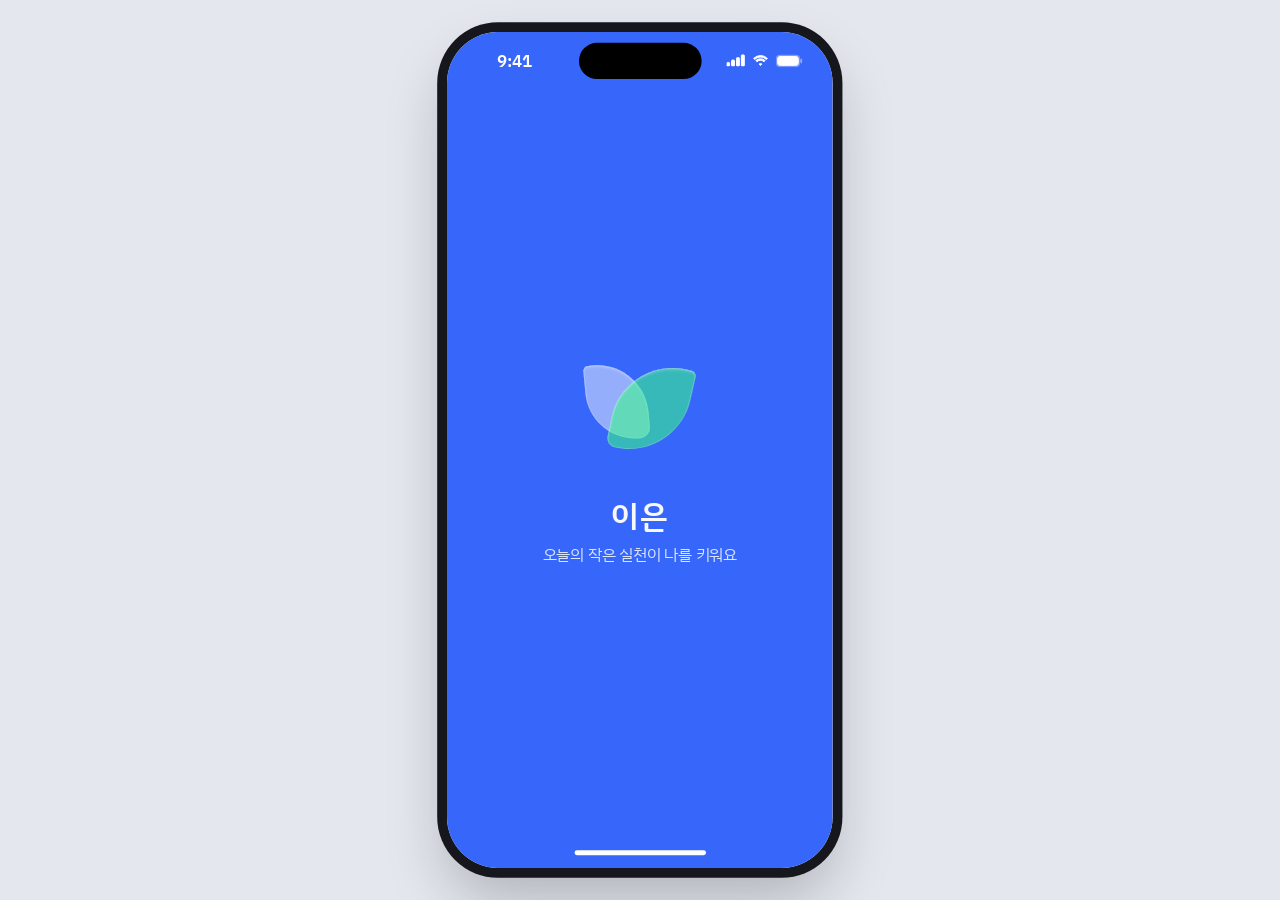
==== index.html @ c556f93c "미션 완료 후 홈 식물을 완료 화면에서 바뀐 수국으로 표시 - 성공 완료 후 홈(B-1-3, B-1-3a): 봉오리가 핀 수국 - 도전 완료 후 홈: 분홍 꽃 수국 (기존과 같음)" ====
<!doctype html>
<html lang="ko">
<head>
<meta charset="utf-8">
<meta name="viewport" content="width=device-width, initial-scale=1, viewport-fit=cover">
<meta name="theme-color" content="#3766FA">
<meta name="apple-mobile-web-app-capable" content="yes">
<meta name="mobile-web-app-capable" content="yes">
<meta name="apple-mobile-web-app-title" content="이은">
<link rel="icon" type="image/png" sizes="32x32" href="icons/favicon-32.png">
<link rel="icon" type="image/svg+xml" href="icons/app-logo.svg">
<link rel="apple-touch-icon" href="icons/apple-touch-icon.png">
<link rel="manifest" href="manifest.webmanifest">
<style>.panel { display: none !important; }</style>
<title>자립 식물 앱 프로토타입</title>
</head>
<body>

<meta name="claude:viewport-fit-sides" content="cover">
<link rel="preconnect" href="https://fonts.googleapis.com">
<link rel="preconnect" href="https://fonts.gstatic.com" crossorigin>
<link rel="stylesheet" href="https://fonts.googleapis.com/css2?family=IBM+Plex+Sans+KR:wght@400;500;600;700&display=swap">
<style>
/* Layout: iPhone 15 Pro(393×852) 앱 화면. 넓은 화면은 폰 프레임 + 오른쪽 화면 목록, 좁은 화면은 앱이 화면을 채움.
   토큰은 Figma '10주_화면 수정' 값 그대로. 앱 디자인이 라이트 전용이라 단일 테마로 고정. */
:root {
  color-scheme: light;
  --app-bg: #FAFAFA; --page: #F7F8FA; --page-tint: #F1F4FD; --surface: #FFFFFF;
  --ink: #111317; --ink-strong: #1C1F24; --ink-2: #464C57; --ink-sub: #5C6370; --ink-muted: #A0A7B4; --ink-faint: #7A8291;
  --line: #C9CED8; --line-soft: #E3E6EC; --track: #EFF1F5; --chip: #ECEEF2;
  --primary: #3766FA; --primary-tint: #EFF4FF; --primary-tint-2: #DCE6FF; --primary-line: #91B6FF; --primary-deep: #1931DC; --primary-ink: #2145EF;
  --navy: #171D5B;
  --ok: #009837; --ok-bg: #E2FBEB; --ok-chip: #C9F7D8; --ok-ink: #06612A; --ok-bright: #39FF81; --ok-line: #00E954;
  --challenge-bg: #DCE6FF;
  --err: #E8483B; --err-bg: #FDE3E0;
  --naver: #00C73C; --kakao: #FDE40B; --google-bg: #F7F8FA;
  --stage: #E4E7EE; --stage-ink: #3B414C;
  --font: "IBM Plex Sans KR", "Apple SD Gothic Neo", "Malgun Gothic", "Noto Sans KR", sans-serif;
}
* { box-sizing: border-box; }
html, body { height: 100%; }
.phone { word-break: keep-all; }
body { margin: 0; background: var(--stage); color: var(--ink); font-family: var(--font); -webkit-font-smoothing: antialiased;
  padding-left: max(16px, env(safe-area-inset-left, 0px)); padding-right: max(16px, env(safe-area-inset-right, 0px)); }
button { font: inherit; color: inherit; border: 0; background: none; cursor: pointer; padding: 0; }
input, textarea { font: inherit; color: inherit; }
button:focus-visible, input:focus-visible, textarea:focus-visible { outline: 2px solid var(--primary); outline-offset: 2px; }
.stage { min-height: 100%; display: flex; gap: 40px; align-items: center; justify-content: center; padding-block: 32px; flex-wrap: wrap; }

.phone-box { width: calc(393px * var(--s, 1)); height: calc(852px * var(--s, 1)); flex: none; position: sticky; top: 32px; align-self: flex-start; }
.phone { width: 393px; height: 852px; transform: scale(var(--s, 1)); transform-origin: top left; background: var(--app-bg); border-radius: 52px;
  position: relative; overflow: hidden; box-shadow: 0 0 0 10px #15171C, 0 30px 60px rgba(17,19,23,.25); isolation: isolate; }
.view { position: absolute; inset: 0; display: flex; flex-direction: column; background: var(--app-bg); }
.view.tint { background: var(--page-tint); }
.view.page { background: var(--page); }
.status { height: 58px; flex: none; display: flex; align-items: center; justify-content: space-between; padding: 0 31px 0 51px; font-size: 17px; font-weight: 600; position: relative; z-index: 3; }
.status .island { position: absolute; left: 50%; top: 11px; transform: translateX(-50%); width: 125px; height: 37px; background: #000; border-radius: 100px; }
.status .lv { display: flex; gap: 7px; align-items: center; }
.status.light { color: #fff; } .status.light svg * { fill: #fff; stroke: #fff; }
.scroll { flex: 1; overflow-y: auto; overflow-x: hidden; scrollbar-width: none; position: relative; }
.scroll::-webkit-scrollbar { display: none; }
.home-ind { height: 32px; flex: none; display: flex; align-items: center; justify-content: center; }
.home-ind i { width: 134px; height: 5px; border-radius: 100px; background: var(--ink); }
.home-ind.light i { background: #fff; }
.bottom { flex: none; padding: 16px 24px 0; }
.fade { animation: fade .26s ease both; }
.phone canvas.confetti { position: absolute; inset: 0; width: 100%; height: 100%; pointer-events: none; z-index: 40; }
.phone.still .fade { animation: none; }
@keyframes fade { from { opacity: .001; transform: translateY(6px); } to { opacity: 1; transform: none; } }
@media (prefers-reduced-motion: reduce) { .fade, .sheet, .scrim { animation: none !important; transition: none !important; } }

/* 헤더 */
.hdr { height: 64px; flex: none; display: grid; grid-template-columns: 64px 1fr 64px; align-items: center; background: var(--page); border-bottom: 1px solid var(--line-soft); position: relative; z-index: 2; }
.hdr h1 { margin: 0; text-align: center; font-size: 20px; line-height: 28px; font-weight: 600; color: var(--ink-strong); }
.hdr .left { justify-self: start; padding-left: 24px; }
.hdr .right { justify-self: end; padding-right: 24px; }
.hdr.title-left { grid-template-columns: 1fr 64px; }
.hdr.title-left h1 { text-align: left; padding-left: 24px; }
.iconbtn { width: 40px; height: 40px; border-radius: 9999px; display: grid; place-items: center; }
.iconbtn img { width: 40px; height: 40px; }
.plus { width: 40px; height: 40px; border-radius: 9999px; background: var(--primary); display: grid; place-items: center; box-shadow: 0 4px 8px rgba(55,102,250,.25); }
.textlink { white-space: nowrap; font-size: 14px; font-weight: 500; color: var(--ink-muted); }

/* 공통 컨트롤 */
.primary { width: 100%; height: 56px; border-radius: 9999px; background: var(--primary); color: #fff; font-size: 16px; font-weight: 600; box-shadow: 0 4px 8px rgba(0,0,0,.12); transition: opacity .15s, transform .1s; }
.primary:active { transform: scale(.985); }
.primary:disabled { opacity: .35; box-shadow: none; cursor: default; }
.secondary { height: 52px; border-radius: 9999px; background: var(--surface); border: 1px solid var(--line); font-size: 16px; font-weight: 600; color: var(--ink-strong); }
.danger { width: 100%; height: 56px; border-radius: 9999px; background: var(--err-bg); border: 1px solid var(--err); color: var(--err); font-size: 16px; font-weight: 600; }
.link-sub { display: block; margin: 16px auto 0; font-size: 16px; font-weight: 600; color: var(--ink-sub); }
.seg { display: flex; gap: 12px; }
.seg button { height: 34px; padding: 0 16px; border-radius: 9999px; font-size: 16px; font-weight: 600; background: var(--chip); color: var(--ink-sub); }
.seg.outline button { background: var(--surface); border: 1px solid var(--line); color: var(--ink-2); }
.seg button[aria-pressed="true"] { background: var(--primary); color: var(--primary-tint); border-color: var(--primary); }
.subseg { display: flex; gap: 12px; margin-top: 16px; }
.subseg button { height: 32px; padding: 0 16px; border-radius: 9999px; font-size: 14px; font-weight: 500; background: var(--surface); border: 1px solid var(--line); color: var(--ink-2); }
.subseg button[aria-pressed="true"] { background: var(--primary-tint); border-color: var(--primary); color: var(--primary-deep); }
.toggle { width: 52px; height: 28px; border-radius: 9999px; background: #D4D8E0; position: relative; flex: none; transition: background .15s; }
.toggle::after { content: ""; position: absolute; top: 3px; left: 3px; width: 22px; height: 22px; border-radius: 50%; background: #fff; transition: transform .15s; box-shadow: 0 1px 2px rgba(0,0,0,.2); }
.toggle[aria-checked="true"] { background: var(--primary); }
.toggle[aria-checked="true"]::after { transform: translateX(24px); }
.chips { display: flex; gap: 12px; flex-wrap: wrap; }
.chip { height: 32px; padding: 0 16px; border-radius: 9999px; border: 1px solid var(--line); background: var(--app-bg); font-size: 14px; font-weight: 500; color: var(--ink-2); }
.chip[aria-pressed="true"] { background: var(--primary-tint); border-color: var(--primary); color: var(--primary-deep); }
.day { width: 40px; height: 40px; border-radius: 50%; border: 1px solid var(--line); background: var(--app-bg); font-size: 14px; font-weight: 500; color: var(--ink-2); }
.day[aria-pressed="true"] { background: var(--primary-tint); border-color: var(--primary); color: var(--primary); }
.field-label { font-size: 14px; line-height: 22px; font-weight: 500; color: var(--ink); margin: 0 0 8px; display: block; }
.input { width: 100%; height: 50px; border-radius: 12px; border: 1px solid var(--line); background: var(--app-bg); padding: 0 20px; font-size: 16px; display: flex; align-items: center; gap: 12px; }
.input input { border: 0; background: none; width: 100%; height: 100%; outline: none; font-size: 16px; }
.input input::placeholder, textarea::placeholder { color: var(--ink-muted); }
.input.center input { text-align: center; }
.input svg { flex: none; }
.form { padding: 40px 24px 24px; display: grid; gap: 20px; }
.toast { position: absolute; left: 24px; right: 24px; bottom: 120px; z-index: 50; background: rgba(17,19,23,.92); color: #fff; border-radius: 12px; padding: 14px 16px; font-size: 14px; line-height: 22px; text-align: center; animation: fade .2s ease both; }

/* 시트 · 모달 · 메뉴 */
.scrim { position: absolute; inset: 0; z-index: 20; background: rgba(36,45,77,.35); animation: fade .2s ease both; }
.sheet { position: absolute; left: 0; right: 0; bottom: 0; z-index: 21; background: rgba(242,244,248,.72); backdrop-filter: blur(24px) saturate(1.6); -webkit-backdrop-filter: blur(24px) saturate(1.6); border-top: 1px solid rgba(255,255,255,.7);
  border-radius: 24px 24px 0 0; padding: 20px 24px 0; box-shadow: 0 -8px 24px rgba(17,19,23,.08); animation: up .25s ease both; max-height: 88%; display: flex; flex-direction: column; }
@keyframes modal-in { from { opacity: .001; transform: translateY(calc(-50% + 6px)); } to { opacity: 1; transform: translateY(-50%); } }
@keyframes up { from { transform: translateY(40px); opacity: .001; } to { transform: none; opacity: 1; } }
.grab { width: 48px; height: 4px; border-radius: 4px; background: #8E95A3; margin: 0 auto 24px; flex: none; position: relative; }
.grab::before { content: ''; position: absolute; left: -150px; right: -150px; top: -20px; bottom: -16px; }
.sheet, .csheet { -webkit-user-select: none; user-select: none; } .sheet input, .sheet textarea { -webkit-user-select: text; user-select: text; }
.sheet { touch-action: pan-x; } .sheet .body { touch-action: pan-y; } .sheet .grab, .sheet > h2 { cursor: grab; }
.sheet.dragging { transition: none !important; }
.sheet h2 { margin: 0 0 20px; font-size: 20px; line-height: 28px; font-weight: 600; }
.sheet .body { overflow-y: auto; scrollbar-width: none; }
.modal { position: absolute; left: 28px; right: 28px; top: 50%; transform: translateY(-50%); z-index: 21; background: rgba(240,242,246,.98); border-radius: 20px; padding: 20px; animation: modal-in .2s ease both; text-align: center; box-shadow: 0 12px 30px rgba(17,19,23,.18); }
.modal h2 { margin: 0; font-size: 20px; line-height: 28px; font-weight: 600; }
.modal p { margin: 4px 0 20px; font-size: 16px; color: var(--ink-sub); }
.menu { position: absolute; z-index: 22; min-width: 160px; background: rgba(214,226,255,.38); backdrop-filter: blur(10px) saturate(1.6); -webkit-backdrop-filter: blur(10px) saturate(1.6); border: 1px solid rgba(58,124,255,.16); border-radius: 20px; padding: 12px 20px; box-shadow: inset 0 4px 4px rgba(152,177,255,.16), 0 1px 5px rgba(55,102,250,.16); color: var(--ink); display: grid; gap: 4px; animation: fade .15s ease both; }
.menu button { display: flex; gap: 8px; align-items: center; height: 30px; font-size: 14px; text-align: left; }
.menu button .mi { width: 16px; height: 16px; display: grid; place-items: center; flex: none; } .menu button .mi img { max-width: 16px; max-height: 16px; }
.menu button.del { color: var(--err); }
.menu-catcher { position: absolute; inset: 0; z-index: 21; }
.ov-shown .sheet, .ov-shown .scrim, .ov-shown .modal, .ov-shown .menu { animation: none; }

/* 하단 탭 */
.tabbar { flex: none; padding: 16px 24px 0; }
.view > .tabbar { position: absolute; left: 0; right: 0; bottom: 32px; z-index: 6; pointer-events: none; padding-top: 0; }
.view > .tabbar nav { pointer-events: auto; }
.view > .tabbar + .home-ind { position: absolute; left: 0; right: 0; bottom: 0; z-index: 6; pointer-events: none; }
.view:has(> .tabbar) .scroll, .csheet .inner { padding-bottom: 116px; }
.tabbar nav { height: 64px; border-radius: 9999px; display: grid; grid-template-columns: repeat(4, 1fr); align-items: center; background: rgba(232,238,253,.62); border: 1px solid rgba(255,255,255,.8); backdrop-filter: blur(14px) saturate(1.8); -webkit-backdrop-filter: blur(14px) saturate(1.8); box-shadow: inset 0 1px 0 rgba(255,255,255,.9); }
.tabbar.glass nav { background: rgba(255,255,255,.4); border-color: rgba(255,255,255,.5); backdrop-filter: blur(20px) saturate(1.6); -webkit-backdrop-filter: blur(20px) saturate(1.6); }
.tabbar button { display: grid; place-items: center; height: 100%; }
.tabbar img { width: 28px; height: 28px; }

/* ===== A ===== */
.h1 { font-size: 28px; line-height: 40px; font-weight: 600; color: var(--ink); margin: 0; text-wrap: balance; }
.sub { font-size: 16px; line-height: 24px; color: var(--ink-sub); margin: 0; }
.view.splash-v { background: var(--primary); }
.splash-art { position: absolute; left: calc(50% - 116px); top: calc(51.64% - 111px); width: 232px; height: 222px; animation: sp-shrink .7s cubic-bezier(.3,.7,.2,1) 1.6s both; }
.splash-art img { position: absolute; inset: 0; width: 100%; height: 100%; }
.splash-art .lg { animation: sp-rise .7s cubic-bezier(.22,.8,.3,1) .15s both; }
.splash-art .lw { animation: sp-rise .7s cubic-bezier(.22,.8,.3,1) .7s both; }
.splash-copy { position: absolute; left: 0; right: 0; top: calc(51.64% + 32px); text-align: center; color: #F7F8FA; animation: sp-rise .6s cubic-bezier(.22,.8,.3,1) 1.95s both; }
.splash-copy b { display: block; font-size: 32px; line-height: 40px; font-weight: 600; }
.splash-copy span { display: block; margin-top: 8px; font-size: 16px; line-height: 24px; color: #DAE5FF; }
@keyframes sp-rise { from { opacity: 0; transform: translateY(28px); } 60% { opacity: 1; } to { opacity: 1; transform: none; } }
@keyframes sp-fade { from { opacity: 0; } to { opacity: 1; } }
@keyframes sp-shrink { to { transform: translateY(-59px) scale(.517); } }
@media (prefers-reduced-motion: reduce) { .splash-art, .splash-art img, .splash-copy { animation-duration: .01s !important; animation-delay: 0s !important; } }
.login-top { display: flex; flex-direction: column; align-items: center; text-align: center; flex: none; }
/* 높이가 852보다 작은 휴대폰에서도 스크롤 없이: 디자인 여백(91·90)을 같은 비율로 줄여요 */
.fit-col { display: flex; flex-direction: column; } .fit-col > * { flex-shrink: 0; }
.fit-sp { flex: 0 1 0; min-height: 12px; }
.fit-col > .fit-sp { flex-shrink: 1; flex-basis: 0; }
.login-top img { width: 159px; height: 142px; }
.sprout-pop { transform-origin: 50% 98%; animation: sprout-pop 1s cubic-bezier(.3,.9,.35,1) .2s both; }
.phone.still .sprout-pop { animation: none; }
@keyframes sprout-pop { 0% { opacity: 0; transform: translateY(14px) scale(.35, .2); } 35% { opacity: 1; } 55% { transform: translateY(-4px) scale(.96, 1.1); } 75% { transform: translateY(0) scale(1.04, .97); } 100% { opacity: 1; transform: none; } }
@media (prefers-reduced-motion: reduce) { .sprout-pop { animation: none; } }
.err { margin: 0 24px; height: 52px; border-radius: 12px; background: var(--err-bg); color: var(--err); display: flex; align-items: center; gap: 8px; padding: 0 16px; font-size: 14px; font-weight: 500; }
.err img { width: 20px; height: 20px; } .err span { flex: 1; } .err button { color: var(--err); font-weight: 500; }
.socials { display: grid; gap: 12px; padding: 34px 24px 0; }
.social { height: 52px; border-radius: 12px; display: flex; align-items: center; justify-content: center; gap: 12px; font-size: 16px; font-weight: 600; }
.social.naver { background: var(--naver); color: #F7F8FA; } .social.kakao { background: var(--kakao); color: var(--ink); }
.social.google { background: var(--google-bg); color: var(--ink); border: 1px solid var(--line); } .social.google img { width: 24px; height: 24px; }
.social[aria-busy="true"] { opacity: .6; pointer-events: none; }
.consent { display: flex; align-items: center; justify-content: center; gap: 12px; margin-top: 20px; font-size: 14px; color: var(--ink-muted); }
.check { width: 24px; height: 24px; border-radius: 6px; border: 1.2px solid var(--line); display: grid; place-items: center; background: var(--surface); }
.check[aria-checked="true"] { background: var(--primary); border-color: var(--primary); }
.check svg { opacity: 0; } .check[aria-checked="true"] svg { opacity: 1; }
.guide { margin-top: 40px; border-radius: 12px; background: var(--primary-tint); border: 1px solid var(--primary-line); padding: 21px; display: grid; gap: 12px; }
.guide div { display: flex; align-items: center; gap: 12px; font-size: 14px; line-height: 22px; } .guide img { width: 20px; height: 20px; object-fit: contain; } .guide b { font-weight: 600; color: var(--primary); }
.qtop { flex: none; padding: 0 24px; }
.qtop .row { height: 24px; display: grid; grid-template-columns: 24px 1fr 24px; align-items: center; }
.qtop .count { text-align: center; font-size: 16px; font-weight: 600; color: var(--ink-sub); font-variant-numeric: tabular-nums; } .qtop .count em { font-style: normal; color: var(--primary); }
.track { margin-top: 16px; height: 8px; border-radius: 999px; background: var(--track); overflow: hidden; }
.track i { display: block; height: 100%; border-radius: 999px; background: var(--primary); transition: width .3s ease; }
.opt { display: flex; gap: 12px; align-items: center; text-align: left; width: 100%; min-height: 56px; padding: 16px; border-radius: 12px; border: 1px solid var(--line); background: var(--app-bg); font-size: 16px; line-height: 24px; }
.opt .radio { flex: none; width: 20px; height: 20px; border-radius: 9999px; border: 1.6px solid var(--line); display: grid; place-items: center; }
.opt .radio i { width: 10px; height: 10px; border-radius: 9999px; background: var(--primary); transform: scale(0); transition: transform .15s; }
.opt[aria-checked="true"] { background: var(--primary-tint); border-color: var(--primary); font-weight: 600; }
.opt[aria-checked="true"] .radio { border-color: var(--primary); } .opt[aria-checked="true"] .radio i { transform: scale(1); }
.result { padding: 40px 24px 32px; text-align: center; }
.traits { margin-top: 40px; text-align: left; border-radius: 20px; background: var(--primary-tint); border: 1px solid var(--primary); padding: 25px; }
.traits h3 { margin: 0; font-size: 20px; line-height: 28px; font-weight: 600; color: #1B29B2; }
.traits ul { list-style: none; margin: 16px 0 0; padding: 0; display: grid; gap: 12px; }
.traits li { display: flex; gap: 12px; align-items: center; font-size: 16px; line-height: 24px; color: #1B29B2; } .traits li img { width: 24px; height: 22px; }
.block { padding: 5px 20px; text-align: left; } .block h4 { margin: 0; font-size: 16px; font-weight: 600; } .block p { margin: 12px 0 0; font-size: 16px; line-height: 24px; }
.divider { height: 1px; background: var(--line); margin: 16px 0; }
.basis { margin-top: 36px; text-align: left; border-radius: 12px; background: #D5FFE5; border: 1px solid var(--ok-line); padding: 17px 25px; color: #003714; }
.basis h4 { margin: 0; font-size: 16px; font-weight: 600; } .basis p { margin: 4px 0 0; font-size: 16px; line-height: 24px; }
.basis ul { margin: 8px 0 0; padding: 0; list-style: none; display: grid; gap: 6px; font-size: 14px; line-height: 22px; } .basis li b { margin-right: 6px; }

.grow { position: relative; display: block; width: 240px; height: 200px; margin: 16px auto 0; }
.grow img { position: absolute; left: 50%; bottom: 0; max-width: none; opacity: 0; transform: scale(.88) translateY(10px); transform-origin: 50% 100%; transition: opacity .6s ease, transform .75s cubic-bezier(.22,.8,.3,1); }
.grow img.on { opacity: 1; transform: none; }
@media (prefers-reduced-motion: reduce) { .grow img { transition: none; } }
.petals { position: absolute; top: 0; left: 0; width: 393px; height: 852px; transform: scale(var(--s, 1)); transform-origin: top left; border-radius: 52px; overflow: hidden; pointer-events: none; z-index: 5; }
.petals[hidden] { display: none; }
.petals .pf { position: absolute; top: 0; animation: pf-fall linear infinite; will-change: transform; }
.petals .pf i { display: block; animation: pf-sway ease-in-out infinite alternate; }
.petals .pf svg { display: block; animation: pf-flip linear infinite; }
@keyframes pf-fall { from { transform: translate3d(0, -40px, 0); } to { transform: translate3d(var(--dx), 900px, 0); } }
@keyframes pf-sway { from { transform: translateX(calc(var(--sw) * -1)) rotate(-25deg); } to { transform: translateX(var(--sw)) rotate(35deg); } }
@keyframes pf-flip { from { transform: rotate3d(1, .4, 0, 0deg); } to { transform: rotate3d(1, .4, 0, 360deg); } }
@media (prefers-reduced-motion: reduce) { .petals { display: none; } }
/* ===== B 홈 (11주) ===== */
.home2 { background: var(--page); }
.home2 .status { background: var(--navy); color: #fff; }
.status:has(+ .hdr), .status:has(+ div > .hdr:first-child) { background: var(--page); }
.hero { background: var(--navy); border-radius: 0 0 20px 20px; padding: 58px 0 32px; color: #fff; }
.hero .hhdr { height: 64px; display: flex; align-items: center; justify-content: space-between; padding: 0 24px; margin-top: 4px; }
.hero .name { display: flex; gap: 16px; align-items: center; font-size: 24px; font-weight: 600; }
.hero .badge { height: 32px; padding: 0 14px; border-radius: 9999px; background: rgba(255,255,255,.3); border: 1px solid rgba(255,255,255,.35); font-size: 14px; font-weight: 500; color: var(--primary-tint); display: inline-flex; align-items: center; }
.hero .plant { display: block; width: 224px; height: 249px; margin: 4px auto 0; object-fit: contain; transform-origin: 50% 96%; animation: sway 4.2s ease-in-out infinite; }
@keyframes sway { 0%, 100% { transform: rotate(-1.6deg); } 25% { transform: rotate(.4deg) skewX(.6deg); } 50% { transform: rotate(1.8deg); } 75% { transform: rotate(-.2deg) skewX(-.6deg); } }
@media (prefers-reduced-motion: reduce) { .hero .plant { animation: none; } }
.hero .prog { padding: 4px 24px 0; }
.hero .prog .top { display: flex; justify-content: space-between; align-items: center; font-size: 20px; font-weight: 600; color: var(--primary-tint); }
.hero .prog .top span { font-size: 14px; font-weight: 500; color: var(--primary-line); }
.hero .prog .bar { margin-top: 16px; height: 8px; border-radius: 999px; background: rgba(200,206,230,.45); overflow: hidden; }
.hero .prog .bar i { display: block; height: 100%; background: linear-gradient(90deg, #91B6FF, var(--primary)); border-radius: 999px; transition: width .3s; }
.home2 .sec-hd { display: flex; justify-content: space-between; align-items: center; padding: 0 24px; min-height: 40px; }
.home2 .sec-hd h2 { margin: 0; font-size: 20px; font-weight: 600; color: #000; }
.pill-b { height: 40px; padding: 0 12px 0 17px; border-radius: 9999px; background: var(--primary); font-size: 14px; font-weight: 500; color: var(--primary-tint); display: inline-flex; align-items: center; gap: 8px; box-shadow: 0 4px 8px rgba(55,102,250,.2); }
.home2 .carousel { display: flex; gap: 20px; overflow-x: auto; scroll-snap-type: x mandatory; padding: 20px 24px 8px; scroll-padding: 0 24px; scrollbar-width: none; }
.home2 .carousel::-webkit-scrollbar { display: none; }
.mc { flex: none; width: 288px; scroll-snap-align: start; border-radius: 20px; background: var(--primary-tint); box-shadow: 0 4px 10px rgba(23,29,91,.08); padding: 16px 24px 16px; }
.mc .tag { display: inline-flex; height: 28px; padding: 0 16px; border-radius: 9999px; background: var(--primary-line); color: #F7F8FA; font-size: 12px; font-weight: 700; align-items: center; }
.mc h3 { margin: 16px 0 0; font-size: 20px; line-height: 28px; font-weight: 600; color: #000; }
.mc p { margin: 4px 0 0; font-size: 14px; color: var(--ink-sub); }
.mc .go { margin-top: 16px; width: 100%; height: 44px; border-radius: 9999px; background: var(--primary); color: var(--primary-tint); font-size: 16px; font-weight: 600; }
.mc.sel { width: auto; margin: 20px 24px 0; background: var(--primary); box-shadow: 0 6px 14px rgba(55,102,250,.25); padding: 20px 24px; }
.mc.sel .tag { background: #E3E8F2; color: var(--ink-2); }
.mc.sel h3 { color: var(--primary-tint); } .mc.sel p { color: #BED2FF; }
.mc.sel .go { margin-top: 20px; background: #fff; color: var(--primary); }
.mc.sel .go:disabled { opacity: 1; cursor: default; }
.home2 .dots { display: flex; justify-content: center; gap: 8px; margin-top: 12px; }
.home2 .dots i { width: 8px; height: 8px; border-radius: 8px; background: #D9DDE5; transition: width .2s; } .home2 .dots i.on { width: 24px; background: var(--primary); }
.slist { display: grid; gap: 16px; padding: 20px 24px 0; }
.sitem { height: 72px; border-radius: 12px; background: #F7F8FA; border: 1px solid #E3E6EC; box-shadow: 0 2px 6px rgba(17,19,23,.06); display: flex; align-items: center; gap: 20px; padding: 0 20px; }
.sitem.done { background: var(--primary-tint); border-color: #BED2FF; }
.sitem .circ { width: 32px; height: 32px; border-radius: 50%; border: 1.6px solid #A0A7B4; display: grid; place-items: center; flex: none; background: #fff; }
.sitem.done .circ { border-color: var(--primary); background: var(--primary-tint); }
.sitem .body { flex: 1; text-align: left; min-width: 0; }
.sitem .t { font-size: 16px; font-weight: 600; color: #000; } .sitem.done .t { color: var(--primary-ink); }
.sitem .m { font-size: 12px; margin-top: 4px; color: var(--ink-sub); }
.sitem .more2 { width: 28px; height: 28px; border-radius: 50%; border: 1px solid #D6DAE1; background: #F2F3F6; display: grid; place-items: center; flex: none; }
.sitem.done .more2 { border-color: #BED2FF; background: #E3EBFF; }
.home2 .tabwrap { position: absolute; left: 0; right: 0; bottom: 0; z-index: 3; pointer-events: none; } .home2 .tabwrap nav { pointer-events: auto; }

/* ===== B 홈 (구) ===== */
.home { background: #2F4A26; color: #fff; }
.home-bg { background-size: 100% auto; background-repeat: no-repeat; background-position: top center; min-height: 1438px; padding-top: 58px; padding-bottom: 150px; }
.home .hhdr { height: 64px; flex: none; display: flex; align-items: center; justify-content: space-between; padding: 0 24px; }
.home .hhdr .name { display: flex; gap: 16px; align-items: center; font-size: 24px; font-weight: 600; }
.badge-type { height: 40px; padding: 0 17px; border-radius: 9999px; background: linear-gradient(180deg, #2BB561, #149447); font-size: 14px; font-weight: 500; display: inline-flex; align-items: center; box-shadow: inset 0 1px 0 rgba(255,255,255,.3); }
.glassbtn { width: 40px; height: 40px; border-radius: 9999px; background: rgba(255,255,255,.25); border: 1px solid rgba(255,255,255,.45); backdrop-filter: blur(10px); display: grid; place-items: center; }
.prog { padding: 24px 24px 0; }
.prog .top { display: flex; justify-content: space-between; align-items: center; font-size: 20px; font-weight: 600; }
.prog .top span { font-size: 14px; font-weight: 500; }
.prog .bar { margin-top: 16px; height: 8px; border-radius: 999px; background: rgba(255,255,255,.35); overflow: hidden; }
.prog .bar i { display: block; height: 100%; background: linear-gradient(90deg, #2445D8, #3766FA); border-radius: 999px; transition: width .3s; }
.sec-hd { display: flex; justify-content: space-between; align-items: center; padding: 0 24px; }
.sec-hd h2 { margin: 0; font-size: 20px; font-weight: 600; }
.pill-more { height: 40px; padding: 0 12px 0 17px; border-radius: 9999px; background: rgba(36,52,140,.55); border: 1px solid rgba(255,255,255,.35); backdrop-filter: blur(8px); font-size: 14px; font-weight: 500; color: var(--primary-tint); display: inline-flex; align-items: center; gap: 8px; }
.glass-list { display: grid; gap: 8px; padding: 20px 24px 0; }
.gitem { height: 72px; border-radius: 12px; background: rgba(255,255,255,.2); border: 1px solid rgba(255,255,255,.45); backdrop-filter: blur(14px); -webkit-backdrop-filter: blur(14px); display: flex; align-items: center; gap: 24px; padding: 0 24px; text-align: left; width: 100%; color: #fff; }
.gitem.done { background: rgba(150,160,255,.45); }
.gitem .circ { width: 32px; height: 32px; border-radius: 50%; border: 1.6px solid rgba(255,255,255,.85); display: grid; place-items: center; flex: none; }
.gitem.done .circ { border-color: var(--primary); background: rgba(255,255,255,.12); }
.gitem .t { font-size: 16px; font-weight: 600; } .gitem .m { font-size: 12px; margin-top: 4px; opacity: .9; }
.carousel { display: flex; gap: 24px; overflow-x: auto; scroll-snap-type: x mandatory; padding: 20px 24px 0; scrollbar-width: none; }
.carousel::-webkit-scrollbar { display: none; }
.mcard { flex: none; width: 300px; scroll-snap-align: start; border-radius: 20px; background: rgba(255,255,255,.18); border: 1px solid rgba(255,255,255,.45); backdrop-filter: blur(16px); -webkit-backdrop-filter: blur(16px); padding: 20px 24px 24px; color: #fff; }
.mcard.sel { width: 100%; background: linear-gradient(180deg, rgba(60,80,200,.55), rgba(40,55,170,.6)); }
.mcard .tag { display: inline-flex; height: 28px; padding: 0 16px; border-radius: 9999px; background: rgba(255,255,255,.3); font-size: 12px; font-weight: 700; align-items: center; }
.mcard.sel .tag { background: #C6CCD8; color: var(--ink-2); }
.mcard h3 { margin: 16px 0 0; font-size: 20px; line-height: 28px; font-weight: 600; }
.mcard p { margin: 4px 0 0; font-size: 14px; opacity: .9; }
.mcard .go { margin-top: 20px; width: 100%; height: 48px; border-radius: 9999px; background: var(--primary); color: #fff; font-size: 16px; font-weight: 600; }
.mcard.sel .go { background: #fff; color: var(--primary-ink); }
.mcard .go:disabled { background: rgba(255,255,255,.75); color: #6E78A8; }
.dots { display: flex; justify-content: center; gap: 8px; margin-top: 16px; }
.dots i { width: 8px; height: 8px; border-radius: 8px; background: rgba(255,255,255,.6); transition: width .2s; } .dots i.on { width: 24px; background: var(--primary); }

/* B-2 */
.chosen { margin: 40px 24px 0; border-radius: 20px; background: var(--primary); color: #fff; padding: 24px; }
.chosen .tag { display: inline-flex; height: 28px; padding: 0 16px; border-radius: 9999px; background: #BED2FF; color: var(--ink-2); font-size: 12px; font-weight: 700; align-items: center; }
.chosen h3 { margin: 16px 0 0; font-size: 20px; font-weight: 600; color: var(--primary-tint); } .chosen p { margin: 4px 0 0; font-size: 14px; color: #BED2FF; }
.h2 { margin: 40px 24px 0; font-size: 20px; line-height: 28px; font-weight: 600; }
.results { display: grid; grid-template-columns: 1fr 1fr; gap: 20px; padding: 20px 24px 0; }
.rcard { border-radius: 16px; border: 1px solid var(--line); background: var(--surface); padding: 16px; text-align: left; height: 144px; display: flex; flex-direction: column; position: relative; overflow: hidden; isolation: isolate; transition: border-color .3s ease, transform .12s ease; }
.rcard::before { content: ''; position: absolute; inset: 0; z-index: -1; background: var(--fill); clip-path: circle(0% at 50% 30%); transition: clip-path .45s cubic-bezier(.3,.7,.2,1); }
.rcard.s { --fill: var(--ok-bg); } .rcard.c { --fill: var(--challenge-bg); }
.rcard[aria-pressed="true"]::before { clip-path: circle(150% at 50% 30%); }
.rcard:active { transform: scale(.98); }
.rcard svg { align-self: center; margin-bottom: 16px; }
.rcard b { font-size: 16px; font-weight: 600; } .rcard span { font-size: 12px; line-height: 16px; color: var(--ink-sub); margin-top: 4px; }
.rcard.s b { color: var(--ok); } .rcard.c b { color: var(--primary-deep); }
.rcard.s[aria-pressed="true"] { border-color: var(--ok); }
.rcard.c[aria-pressed="true"] { border-color: var(--primary-deep); }
.note { margin: 20px 24px 0; border-radius: 16px; border: 1px solid var(--line); background: var(--app-bg); padding: 16px; }
.note p { margin: 0; font-size: 16px; line-height: 24px; color: var(--ink-strong); } .note small { display: block; margin-top: 8px; font-size: 14px; color: var(--ink-faint); }
.photo-actions { display: grid; grid-template-columns: 1fr 1fr; gap: 20px; padding: 12px 24px 0; }
.photo-actions label { height: 52px; border-radius: 12px; border: 1.5px dashed var(--line); display: flex; align-items: center; justify-content: center; gap: 8px; font-size: 16px; font-weight: 700; color: var(--ink-2); cursor: pointer; background: var(--app-bg); }
.photo-actions img { width: 26px; height: 24px; object-fit: contain; }
.photo-actions input { position: absolute; width: 1px; height: 1px; opacity: 0; }
.photo-actions .ph-btn { height: 52px; border-radius: 12px; border: 1.5px dashed var(--line); display: flex; align-items: center; justify-content: center; gap: 8px; font-size: 16px; font-weight: 700; color: var(--ink-2); background: var(--app-bg); }
.photo-actions .ph-btn img { width: 26px; height: 24px; object-fit: contain; }
.cam { position: absolute; inset: 0; z-index: 30; background: #000; display: flex; flex-direction: column; color: #fff; }
.cam video { flex: 1; width: 100%; min-height: 0; object-fit: cover; background: #111; }
.cam .top { position: absolute; top: 58px; left: 0; right: 0; display: flex; justify-content: space-between; align-items: center; padding: 0 20px; }
.cam .top button { height: 36px; padding: 0 14px; border-radius: 9999px; background: rgba(0,0,0,.45); color: #fff; font-size: 14px; }
.cam .bar { height: 170px; flex: none; display: grid; place-items: center; background: #000; }
.cam .shutter { width: 72px; height: 72px; border-radius: 50%; border: 4px solid #fff; background: rgba(255,255,255,.9); box-shadow: inset 0 0 0 4px #000; }
.cam .shutter:active { transform: scale(.94); }
.cam .msg { position: absolute; inset: 0; display: grid; place-items: center; text-align: center; padding: 0 40px; font-size: 14px; color: #C9CED8; pointer-events: none; }
.cam .flash { position: absolute; inset: 0; background: #fff; opacity: 0; pointer-events: none; }
.cam .flash.go { animation: flash .35s ease; }
@keyframes flash { 0% { opacity: .9; } 100% { opacity: 0; } }
.thumb { margin: 12px 24px 0; border-radius: 12px; overflow: hidden; position: relative; height: 160px; }
.thumb img { width: 100%; height: 100%; object-fit: cover; }
.thumb button { position: absolute; top: 8px; right: 8px; height: 28px; padding: 0 12px; border-radius: 9999px; background: rgba(17,19,23,.6); color: #fff; font-size: 12px; }
.rec-head { display: flex; gap: 20px; align-items: center; padding: 40px 24px 0; }
.rec-head .ph { width: 72px; height: 72px; border-radius: 12px; border: 1px solid var(--line); background: var(--app-bg); display: grid; place-items: center; overflow: hidden; flex: none; }
.rec-head .ph img { width: 100%; height: 100%; object-fit: cover; }
.state-chip { display: inline-flex; gap: 4px; align-items: center; height: 32px; padding: 0 16px; border-radius: 9999px; font-size: 14px; font-weight: 500; }
.state-chip.s { background: var(--ok-bg); border: 1px solid var(--ok); color: var(--ok); }
.state-chip.c { background: var(--challenge-bg); border: 1px solid var(--primary-deep); color: var(--primary-deep); }
.textarea { margin: 20px 24px 0; border-radius: 16px; border: 1px solid var(--line); background: var(--app-bg); padding: 16px; height: 160px; display: flex; flex-direction: column; }
.textarea textarea { flex: 1; border: 0; background: none; resize: none; outline: none; font-size: 16px; line-height: 24px; }
.textarea small { align-self: flex-end; font-size: 12px; color: var(--ink-muted); font-variant-numeric: tabular-nums; }
.vis { display: grid; grid-template-columns: 1fr 1fr; gap: 24px; padding: 20px 24px 0; }
.vis button { height: 52px; border-radius: 9999px; border: 1px solid var(--line); background: var(--app-bg); font-size: 16px; font-weight: 600; }
.vis button[aria-pressed="true"] { background: var(--primary-tint-2); border-color: var(--primary); }
.hint { margin: 12px 24px 0; font-size: 12px; line-height: 16px; color: var(--ink-sub); }
.done-wrap { flex: 1; display: flex; flex-direction: column; align-items: center; padding-top: 120px; text-align: center; }
.done-wrap .morph { width: 224px; height: 249px; position: relative; }
.done-wrap .sway { position: absolute; inset: 0; transform-origin: 50% 97%; animation: sway 4.2s ease-in-out 1.6s infinite; }
.done-wrap .morph img { position: absolute; left: 0; right: 0; bottom: 0; margin: auto; width: 224px; height: 249px; object-fit: contain; object-position: 50% 100%; transform-origin: 50% 97%; }
.done-wrap .m-from { animation: m-out .5s ease .75s both; }
.done-wrap .m-to { animation: m-in .9s cubic-bezier(.3,.9,.35,1) .75s both; }
@keyframes m-out { to { opacity: 0; transform: scale(1.06); filter: blur(2px); } }
@keyframes m-in { 0% { opacity: 0; transform: scale(.82); filter: brightness(1.5); } 45% { opacity: 1; transform: scale(1.07); } 70% { transform: scale(.98); } 100% { opacity: 1; transform: none; filter: none; } }
@media (prefers-reduced-motion: reduce) { .done-wrap .m-from { display: none; } .done-wrap .m-to, .done-wrap .sway { animation: none; } }
.done-wrap h1 { margin: 48px 0 0; font-size: 32px; line-height: 40px; font-weight: 600; color: var(--ink-strong); }
.pill-info { margin-top: 24px; height: 48px; padding: 0 16px; border-radius: 9999px; background: var(--primary-tint); border: 1px solid var(--primary-line); display: inline-flex; align-items: center; gap: 8px; font-size: 14px; font-weight: 500; color: var(--ink-sub); }
.pill-info img { width: 24px; height: 24px; }

/* ===== C ===== */
.todo-top { padding: 40px 24px 0; display: flex; justify-content: space-between; align-items: center; }
.cal { background: var(--app-bg); border: 1px solid var(--line); border-radius: 20px; padding: 17px 24px 20px; }
.cal .mh { display: flex; justify-content: space-between; align-items: center; font-size: 16px; font-weight: 600; }
.cal .mh button { width: 24px; height: 24px; display: grid; place-items: center; }
.cal .grid { margin-top: 20px; display: grid; grid-template-columns: repeat(7, 1fr); row-gap: 12px; text-align: center; }
.cal .wd { font-size: 12px; color: var(--ink); }
.cal .cell { display: grid; justify-items: center; gap: 4px; font-size: 12px; }
.cal .cell span { height: 16px; line-height: 16px; min-width: 16px; }
.cal .cell span.today { background: #1B1F5E; color: #91B6FF; border-radius: 9999px; padding: 0 8px; font-weight: 500; font-size: 14px; }
.cal .cell span.past { color: var(--ink-muted); }
.cal .dot { width: 34px; height: 34px; border-radius: 50%; border: 1px solid var(--line); background: #F2F3F6; }
.cal .dot.s { background: var(--primary); border-color: var(--primary); }
.cal .dot.c { background: repeating-linear-gradient(135deg, #B9CBFF 0 2px, #E3EAFF 2px 5px); border-color: #9DB5FF; }
.cal .dot.sel { box-shadow: 0 0 0 2px var(--surface), 0 0 0 4px var(--primary); }
.legend { display: flex; gap: 12px; margin-top: 20px; font-size: 12px; } .legend span { display: inline-flex; gap: 4px; align-items: center; }
.legend i { width: 16px; height: 16px; border-radius: 50%; display: inline-block; border: 1px solid var(--line); }
.tlist { display: grid; gap: 18px; }
.titem { height: 72px; border-radius: 12px; border: 1px solid #D6DAE2; background: var(--app-bg); display: flex; align-items: center; gap: 24px; padding: 0 20px 0 20px; position: relative; }
.titem.done { background: var(--primary-tint); border-color: #C5D4FF; }
.titem .circ { width: 32px; height: 32px; border-radius: 50%; border: 1.6px solid var(--ink-muted); display: grid; place-items: center; flex: none; }
.titem.done .circ { border-color: var(--primary); }
.titem .txt { flex: 1; min-width: 0; } .titem .t { font-size: 16px; font-weight: 600; } .titem .m { font-size: 12px; color: var(--ink-sub); margin-top: 4px; }
.titem .lock { margin-left: 6px; vertical-align: -2px; }
.more { width: 28px; height: 28px; border-radius: 50%; background: var(--track); border: 1px solid var(--line); display: grid; place-items: center; flex: none; }
.titem.done .more { background: var(--primary-tint-2); border-color: var(--primary-line); }
.dayhd { display: flex; justify-content: space-between; align-items: baseline; margin-bottom: 20px; }
.dayhd h3 { margin: 0; font-size: 20px; font-weight: 600; } .dayhd span { font-size: 14px; font-weight: 500; color: var(--ink-muted); } .dayhd span em { font-style: normal; color: var(--primary); }
.todo-cal-bg { background: var(--navy); }
.csheet { position: absolute; left: 0; right: 0; z-index: 4; background: rgba(226,229,238,.72); backdrop-filter: blur(24px) saturate(1.6); -webkit-backdrop-filter: blur(24px) saturate(1.6); border-top: 1px solid rgba(255,255,255,.7); border-radius: 24px 24px 0 0; transition: top .28s ease; display: flex; flex-direction: column; }
.csheet.full { background: var(--page); backdrop-filter: none; -webkit-backdrop-filter: none; border-radius: 0; border-top: 0; }
.csheet.full .handle { height: 40px; }
.csheet .handle { height: 44px; flex: none; display: grid; place-items: center; cursor: grab; touch-action: none; }
.csheet .handle i { width: 48px; height: 4px; border-radius: 4px; background: #8E95A3; }
.csheet .inner { flex: 1; overflow-y: auto; padding: 0 24px 116px; scrollbar-width: none; }
.stat2 { display: grid; grid-template-columns: 1fr 1fr; gap: 20px; }
.stat { height: 144px; border-radius: 16px; padding: 16px; display: flex; flex-direction: column; justify-content: flex-end; }
.stat.s { background: var(--ok-bg); border: 1px solid var(--ok); } .stat.c { background: var(--challenge-bg); border: 1px solid var(--primary-deep); }
.stat svg { align-self: center; margin-bottom: auto; margin-top: 4px; }
.stat small { font-size: 12px; color: var(--ink-sub); } .stat b { font-size: 28px; line-height: 36px; font-weight: 600; }
.stat.s b { color: var(--ok); } .stat.c b { color: var(--primary-deep); }
.panel-card { border-radius: 16px; border: 1px solid var(--line); background: var(--app-bg); padding: 20px 24px; }
.panel-card.blue { background: var(--primary-tint); border-color: var(--primary-line); }
.panel-card .row { display: flex; justify-content: space-between; align-items: center; font-size: 16px; font-weight: 600; }
.panel-card .row span { font-size: 14px; font-weight: 500; color: var(--ink-muted); }
.segs { display: flex; gap: 8px; margin-top: 16px; } .segs i { flex: 1; height: 8px; border-radius: 8px; background: var(--line-soft); }
.segs i.s { background: var(--ok-bright); } .segs i.c { background: repeating-linear-gradient(135deg, #B9CBFF 0 2px, #E3EAFF 2px 5px); border: 1px solid #9DB5FF; }
.wchart { display: grid; grid-template-columns: repeat(7, 1fr); align-items: end; gap: 6px; height: 120px; margin-top: 16px; }
.wchart .col { display: flex; flex-direction: column-reverse; gap: 4px; align-items: center; }
.wchart .col i { width: 28px; height: 16px; border-radius: 4px; background: var(--ok-bright); }
.wchart .col i.c { background: repeating-linear-gradient(135deg, #B9CBFF 0 2px, #E3EAFF 2px 5px); border: 1px solid #9DB5FF; }
.wlab { display: grid; grid-template-columns: repeat(7, 1fr); gap: 6px; text-align: center; font-size: 12px; color: var(--ink-sub); margin-top: 8px; }
.summary { border-radius: 20px; background: var(--navy); color: var(--primary-tint); padding: 24px; }
.summary h3 { margin: 0; font-size: 20px; font-weight: 600; }
.summary .nums { display: grid; grid-template-columns: repeat(3, 1fr); margin-top: 24px; text-align: center; }
.summary small { display: block; font-size: 14px; font-weight: 500; color: var(--ink-muted); } .summary b { display: block; margin-top: 8px; font-size: 28px; font-weight: 600; }

/* ===== D ===== */
.hero-card { margin: 40px 24px 0; border-radius: 20px; background: var(--navy); padding: 24px; display: flex; align-items: center; justify-content: space-between; min-height: 157px; }
.hero-card h3 { margin: 0; font-size: 20px; line-height: 28px; font-weight: 600; color: #BED2FF; }
.hero-card p { margin: 12px 0 0; font-size: 14px; color: var(--ink-muted); }
.hero-card img { width: 80px; height: 57px; }
.two-btn { display: grid; grid-template-columns: 1fr 1fr; gap: 24px; padding: 20px 24px 0; }
.two-btn .primary { height: 52px; }
.howto { margin: 40px 24px 0; border-radius: 16px; border: 1px solid var(--line); background: var(--app-bg); padding: 20px; }
.howto h4 { margin: 0 0 16px; font-size: 16px; font-weight: 600; }
.howto ol { list-style: none; margin: 0; padding: 0; display: grid; gap: 12px; }
.howto li { display: flex; gap: 12px; align-items: center; font-size: 14px; }
.howto li b { width: 24px; height: 24px; border-radius: 50%; background: var(--primary); color: var(--primary-tint); display: grid; place-items: center; font-size: 14px; font-weight: 500; }
.jcard { margin: 40px 24px 0; border-radius: 20px; border: 1px solid var(--line); background: var(--app-bg); padding: 24px; }
.jcard .row1 { display: flex; justify-content: space-between; align-items: center; }
.jcard h3 { margin: 0; font-size: 20px; font-weight: 600; }
.jcard .meta { display: flex; justify-content: space-between; align-items: center; margin-top: 16px; font-size: 12px; color: var(--ink-sub); }
.jcard .meta .rate { height: 32px; padding: 0 16px; border-radius: 9999px; background: var(--primary); color: var(--primary-tint); display: inline-flex; align-items: center; }
.jcard .bar { margin-top: 16px; height: 6px; border-radius: 9; background: var(--track); overflow: hidden; } .jcard .bar i { display: block; height: 100%; background: var(--primary); border-radius: 9px; }
.jcard .foot { display: flex; justify-content: space-between; align-items: center; margin-top: 16px; font-size: 14px; color: var(--ink-2); }
.avs { display: flex; } .avs img { width: 32px; height: 32px; border-radius: 50%; border: 2px solid var(--app-bg); margin-left: -8px; } .avs img:first-child { margin-left: 0; }
.jcard .actions { display: flex; gap: 8px; margin-top: 16px; }
.jcard .actions button { flex: 1; height: 40px; border-radius: 9999px; border: 1px solid var(--line); font-size: 14px; font-weight: 600; background: var(--surface); }
.jcard .actions button.on { background: var(--primary); color: #fff; border-color: var(--primary); }
.code-box { border-radius: 20px; background: var(--navy); padding: 24px; margin: 40px 24px 0; }
.code-box small { font-size: 16px; font-weight: 600; color: #91B6FF; }
.code-box .code { margin-top: 20px; height: 52px; border-radius: 12px; background: var(--page); display: flex; justify-content: space-between; align-items: center; padding: 0 12px 0 20px; font-size: 20px; font-weight: 600; color: var(--primary-ink); letter-spacing: .02em; }
.code-box .code button { width: 36px; height: 36px; border-radius: 50%; background: var(--primary); display: grid; place-items: center; }
.code-box p { margin: 16px 0 0; font-size: 12px; color: var(--ink-muted); }
.stepper { display: grid; grid-template-columns: 1fr 1fr 1fr; gap: 12px; }
.stepper button, .stepper output { height: 52px; border-radius: 12px; border: 1px solid var(--line); background: var(--app-bg); display: grid; place-items: center; font-size: 16px; font-weight: 700; }
.stepper output { background: var(--primary-tint-2); border-color: var(--primary); color: var(--primary); }
.period { display: grid; grid-template-columns: 1fr 1fr; gap: 12px; }
.period label { border-radius: 16px; border: 1px solid var(--line); background: var(--app-bg); padding: 12px 20px; display: grid; gap: 4px; font-size: 12px; color: var(--ink-strong); }
.period input { border: 0; background: none; font-size: 16px; font-weight: 600; color: var(--ink-faint); padding: 0; outline: none; width: 100%; }
.feed-tools { display: flex; justify-content: space-between; align-items: center; padding: 16px 24px 0; }
.feed-tools button { height: 32px; padding: 0 16px; border-radius: 9999px; border: 1px solid var(--line); font-size: 14px; font-weight: 500; color: var(--ink-2); display: inline-flex; gap: 6px; align-items: center; }
.feed-tools button.plain { border: 0; padding: 0; }
.post { margin: 20px 24px 0; border-radius: 20px; border: 1px solid var(--line); background: var(--app-bg); padding: 20px 24px 16px; }
.post .who { display: flex; gap: 16px; align-items: center; } .post .who img { width: 44px; height: 44px; border-radius: 50%; }
.post .who b { display: block; font-size: 16px; font-weight: 600; } .post .who span { font-size: 12px; color: var(--ink-sub); }
.post .st { margin-top: 16px; display: inline-flex; height: 28px; padding: 0 16px; align-items: center; border-radius: 9999px; background: var(--ok-chip); color: var(--ok-ink); font-size: 14px; font-weight: 500; }
.post h4 { margin: 12px 0 0; font-size: 16px; font-weight: 600; } .post p { margin: 4px 0 0; font-size: 14px; color: var(--ink-2); }
.post .pic { margin-top: 20px; border-radius: 12px; overflow: hidden; height: 148px; } .post .pic img { width: 100%; height: 100%; object-fit: cover; }
.post .checks { display: flex; gap: 24px; margin-top: 16px; font-size: 14px; font-weight: 500; color: var(--ink-2); } .post .checks span { display: inline-flex; gap: 8px; align-items: center; }
.post .foot { display: flex; justify-content: space-between; align-items: center; margin-top: 16px; padding-top: 12px; border-top: 1px solid var(--line); font-size: 14px; color: var(--ink-2); }
.post .foot .acts { display: flex; gap: 12px; align-items: center; }
.post .foot button { display: inline-flex; gap: 6px; align-items: center; }
.reply { border-radius: 16px; background: var(--app-bg); padding: 20px 24px; display: flex; gap: 16px; }
.reply img { width: 40px; height: 40px; border-radius: 50%; } .reply b { font-size: 16px; font-weight: 600; } .reply small { margin-left: 8px; font-size: 12px; color: var(--ink-sub); } .reply p { margin: 4px 0 0; font-size: 14px; color: var(--ink-sub); }
.reply-input { display: flex; gap: 12px; align-items: center; padding: 20px 0 8px; border-top: 1px solid var(--line); margin-top: 20px; }
.reply-input input { flex: 1; height: 52px; border-radius: 9999px; border: 1px solid var(--line); background: var(--app-bg); padding: 0 24px; outline: none; font-size: 16px; }
.reply-input button { width: 56px; height: 56px; border-radius: 50%; background: var(--primary); display: grid; place-items: center; flex: none; }

/* ===== E/F ===== */
.my-hero { background: var(--primary); padding: 40px 24px 0; text-align: center; color: #F7F8FA; position: relative; }
.my-hero .pf { width: 120px; height: 120px; margin: 0 auto; position: relative; } .my-hero .pf img { width: 120px; height: 121px; }
.my-hero .pf img.ph { height: 120px; border-radius: 50%; object-fit: cover; }
.my-hero .pf .pen { position: absolute; right: -2px; bottom: -2px; width: 48px; height: 48px; border-radius: 50%; background: var(--navy); display: grid; place-items: center; }
.my-hero .pf-edit { position: absolute; right: -6px; bottom: -6px; width: 56px; height: 56px; border-radius: 50%; }
.pf-sheet .av { display: flex; flex-direction: column; align-items: center; gap: 12px; }
.pf-sheet .av .acts img { width: 18px; height: 18px; }
.pf-sheet .av > img { width: 104px; height: 104px; border-radius: 50%; object-fit: cover; background: #FFD24C; }
.pf-sheet .av .acts { display: flex; gap: 8px; }
.pf-sheet .av .acts label, .pf-sheet .av .acts button { height: 36px; padding: 0 14px; border-radius: 9999px; border: 1px solid var(--line); background: var(--app-bg); font-size: 14px; font-weight: 500; display: inline-flex; align-items: center; gap: 6px; cursor: pointer; color: var(--ink-2); }
.pf-sheet .av .acts label { border-color: var(--primary); background: var(--primary-tint); color: var(--primary-deep); }
.pf-sheet .av input { position: absolute; width: 1px; height: 1px; opacity: 0; }
.my-hero .nm { margin-top: 16px; display: flex; gap: 12px; justify-content: center; align-items: center; font-size: 24px; font-weight: 600; }
.my-hero .nm span { height: 32px; padding: 0 12px; border-radius: 9999px; background: rgba(255,255,255,.25); border: 1px solid rgba(255,255,255,.5); font-size: 14px; font-weight: 500; display: inline-flex; align-items: center; color: var(--primary-tint); }
.my-stats { margin: 24px 24px 0; position: relative; z-index: 1; border-radius: 16px; background: rgba(23,29,91,.92); display: grid; grid-template-columns: repeat(3, 1fr); padding: 20px 0; transform: translateY(0); }
.my-stats button { display: grid; gap: 4px; border-left: 1px solid rgba(255,255,255,.18); }
.my-stats button:first-child { border-left: 0; }
.my-stats small { font-size: 14px; font-weight: 500; color: var(--ink-muted); } .my-stats b { font-size: 24px; font-weight: 600; color: var(--primary-line); }
.my-wrap { position: relative; } .my-wrap::after { content: ""; position: absolute; left: 0; right: 0; bottom: 0; height: 50px; background: var(--page); z-index: 0; }
.list-card { margin: 40px 24px 0; border-radius: 16px; border: 1px solid var(--line); background: var(--app-bg); padding: 4px 24px; }
.list-card button.toggle { width: 52px; height: 28px; border: 0; display: block; flex: none; }
.list-card .rowx > span:first-child { flex: 1; }
.list-card button, .list-card .rowx { width: 100%; height: 48px; display: flex; justify-content: space-between; align-items: center; font-size: 14px; font-weight: 500; color: var(--ink-strong); border-bottom: 1px solid var(--line); text-align: left; }
.list-card > :last-child { border-bottom: 0; }
.list-card .val { display: inline-flex; gap: 12px; align-items: center; font-size: 12px; font-weight: 400; color: var(--primary); }
.set-sec { margin: 32px 24px 0; font-size: 14px; color: var(--ink-sub); } .set-sec + .list-card { margin-top: 12px; }
.filter { display: flex; gap: 12px; padding: 40px 24px 0; }
.filter button { height: 32px; padding: 0 16px; border-radius: 9999px; border: 1px solid var(--line); background: var(--app-bg); font-size: 14px; font-weight: 500; color: var(--ink-2); display: inline-flex; gap: 4px; align-items: center; }
.filter button[aria-pressed="true"] { background: var(--primary); border-color: var(--primary); color: var(--primary-tint); }
.rec { margin: 20px 24px 0; border-radius: 20px; border: 1px solid var(--line); background: var(--app-bg); padding: 20px 24px; position: relative; }
.rec .top { display: flex; gap: 8px; align-items: center; }
.rec .top .st { height: 32px; padding: 0 16px; border-radius: 9999px; font-size: 14px; font-weight: 500; display: inline-flex; align-items: center; }
.rec .top .st.s { background: #AEFFCC; border: 1px solid #00E954; color: #06612A; } .rec .top .st.c { background: #DAE5FF; border: 1px solid #3766FA; color: #1931DC; }
.rec .top .vis2 { height: 32px; padding: 0 12px; border-radius: 9999px; background: #EFF1F5; font-size: 14px; font-weight: 500; display: inline-flex; gap: 4px; align-items: center; }
.rec .top .date { font-size: 12px; color: var(--ink-sub); margin-left: 4px; }
.rec .top .more { margin-left: auto; }
.rec h4 { margin: 16px 0 0; font-size: 16px; font-weight: 600; } .rec p { margin: 4px 0 0; font-size: 14px; color: var(--ink-2); }
.rec .pic { margin-top: 20px; border-radius: 12px; overflow: hidden; height: 148px; } .rec .pic img { width: 100%; height: 100%; object-fit: cover; }
.search { margin: 16px 24px 0; height: 52px; border-radius: 12px; border: 1px solid var(--primary); background: #E6EDFF; display: flex; align-items: center; gap: 12px; padding: 0 20px; }
.search input { border: 0; background: none; outline: none; flex: 1; font-size: 16px; color: var(--ink); } .search input::placeholder { color: #578AFD; }
.friends { display: grid; gap: 12px; padding: 24px 24px 0; }
.friend { height: 72px; border-radius: 12px; border: 1px solid #D6DAE2; background: var(--app-bg); display: flex; align-items: center; gap: 20px; padding: 0 20px; position: relative; }
.friend img { width: 40px; height: 40px; border-radius: 50%; } .friend b { display: block; font-size: 16px; font-weight: 600; color: #000; } .friend span { font-size: 12px; color: var(--ink-sub); }
.friend .more { margin-left: auto; }
.cnt { margin: 40px 24px 0; font-size: 14px; font-weight: 500; } .cnt em { font-style: normal; color: var(--primary); }
.mycode { border-radius: 16px; background: var(--primary-tint-2); border: 1px solid var(--primary-line); padding: 20px 24px; }
.mycode small { font-size: 16px; font-weight: 600; color: var(--ink-sub); }
.coderow { display: flex; gap: 16px; margin-top: 16px; }
.coderow .box { flex: 1; height: 52px; border-radius: 12px; border: 1px solid var(--line); background: var(--page); display: flex; align-items: center; padding: 0 16px; font-size: 16px; font-weight: 600; color: var(--primary-ink); }
.coderow .box input { border: 0; background: none; outline: none; width: 100%; font-size: 16px; }
.coderow .box input::placeholder { color: var(--ink-muted); font-weight: 400; }
.coderow button { height: 52px; padding: 0 16px; border-radius: 12px; background: var(--primary); color: var(--primary-tint); font-size: 16px; font-weight: 600; display: inline-flex; gap: 6px; align-items: center; }
.noti-sec { margin: 32px 24px 12px; font-size: 14px; color: var(--ink-sub); }
.noti { margin: 0 24px 16px; border-radius: 20px; background: #EEF0F4; padding: 20px; display: flex; gap: 24px; align-items: flex-start; text-align: left; width: calc(100% - 48px); position: relative; }
.noti.unread { background: var(--primary-tint); }
.noti .ic { width: 48px; height: 48px; border-radius: 50%; background: #fff; display: grid; place-items: center; flex: none; }
.noti b { display: block; font-size: 14px; line-height: 22px; font-weight: 500; color: var(--ink-strong); padding-right: 16px; } .noti span { display: block; margin-top: 8px; font-size: 12px; color: var(--ink-sub); }
.noti.unread::after { content: ""; position: absolute; top: 20px; right: 28px; width: 6px; height: 6px; border-radius: 50%; background: var(--primary); }

/* 화면 목록 패널 */
.panel { width: 280px; max-width: 100%; color: var(--stage-ink); font-size: 13px; line-height: 20px; max-height: 852px; overflow-y: auto; scrollbar-width: thin; }
.panel h2 { margin: 0; font-size: 15px; font-weight: 600; }
.panel p { margin: 4px 0 12px; color: #6B7280; }
.panel h3 { margin: 14px 0 4px; font-size: 12px; font-weight: 600; color: #6B7280; letter-spacing: .02em; }
.panel ol { list-style: none; margin: 0; padding: 0; display: grid; gap: 1px; }
.panel li button { width: 100%; text-align: left; padding: 5px 10px; border-radius: 8px; display: flex; gap: 10px; }
.panel li button:hover { background: rgba(255,255,255,.6); }
.panel li button[aria-current="true"] { background: #fff; font-weight: 600; }
.panel li code { font-family: ui-monospace, "SFMono-Regular", Consolas, monospace; font-size: 12px; color: var(--primary); min-width: 62px; }
.panel label { display: flex; gap: 8px; align-items: center; margin-top: 16px; cursor: pointer; }
.panel .reset { margin-top: 10px; color: #6B7280; text-decoration: underline; text-underline-offset: 3px; font-size: 12px; }
@media (max-width: 760px) {
  body { padding-left: 0; padding-right: 0; background: var(--app-bg); }
  .stage { padding-block: 0; gap: 0; display: block; }
  .phone-box { width: 100% !important; height: 100dvh !important; position: relative; top: 0; }
  .petals { width: 100%; height: 100%; transform: none; border-radius: 0; }
  .phone { width: 100%; height: 100dvh; transform: none; border-radius: 0; box-shadow: none; }
  .phone .status, .phone .home-ind { visibility: hidden; height: 12px; }
  .panel { display: none; }
}
</style>

<div class="stage">
  <div class="phone-box" id="phone-box"><div class="phone" id="phone"></div><div class="petals" id="petals" aria-hidden="true" hidden></div></div>
  <aside class="panel" aria-label="화면 바로가기">
    <h2>화면 목록</h2>
    <p>Figma 프레임 ID 기준이에요. 눌러서 바로 이동해요.</p>
    <div id="nav"></div>
    <label><input type="checkbox" id="sim-fail"> 다음 로그인 시도를 실패로 보기</label>
    <button type="button" class="reset" id="reset-all">진행 기록 지우고 처음부터</button>
  </aside>
</div>

<script>
(() => {
const A = {"seed": "[data-uri]", "google": "[data-uri]", "warn": "[data-uri]", "magnifier": "[data-uri]", "q": "[data-uri]", "clock": "[data-uri]", "refresh": "[data-uri]", "sprout": "[data-uri]", "leaf": "[data-uri]", "camera": "[data-uri]", "gallery": "[data-uri]", "potSuccess": "[data-uri]", "potChallenge": "[data-uri]", "sproutSmall": "[data-uri]", "clap": "[data-uri]", "profile": "[data-uri]", "av_gaeun": "[data-uri]", "av_yujeong": "[data-uri]", "av_seunghwan": "[data-uri]", "av_miso": "[data-uri]", "av_jiwon": "[data-uri]", "av_yunjeong": "[data-uri]", "homeBg": "[data-uri]", "photoBed": "[data-uri]", "photoDish": "[data-uri]", "photoNote": "[data-uri]", "tabHome_0": "[data-uri]", "tabHome_1": "[data-uri]", "tabTodo_0": "[data-uri]", "tabTodo_1": "[data-uri]", "tabFeed_0": "[data-uri]", "tabFeed_1": "[data-uri]", "tabMy_0": "[data-uri]", "tabMy_1": "[data-uri]", "bell2_0": "[data-uri]", "bell2_1": "[data-uri]", "splash1": "[data-uri]", "splash2": "[data-uri]", "splash3": "[data-uri]", "clipSearch": "[data-uri]", "gHelp": "[data-uri]", "gClock": "[data-uri]", "g360": "[data-uri]", "addPhoto": "[data-uri]", "addAlbum": "[data-uri]", "people": "[data-uri]", "handshake": "[data-uri]", "icEdit": "[data-uri]", "icDelete": "[data-uri]", "icLock": "[data-uri]", "icLockOpen": "[data-uri]", "icPerson": "[data-uri]", "icPersonSearch": "[data-uri]", "icCal": "[data-uri]", "logoApp": "[data-uri]", "hydBlue": "[data-uri]", "hydPink": "[data-uri]", "sproutNew": "[data-uri]", "sproutTiny": "[data-uri]", "stage1": "[data-uri]", "stage2": "[data-uri]", "stage3": "[data-uri]", "stage4": "[data-uri]", "stage5": "[data-uri]", "splashWhite": "[data-uri]", "warnLine": "[data-uri]", "hydBlue2": "[data-uri]"};
const $ = (s, r = document) => r.querySelector(s);
const esc = (s) => String(s).replace(/[&<>"]/g, c => ({ '&': '&amp;', '<': '&lt;', '>': '&gt;', '"': '&quot;' }[c]));
const phone = $('#phone');
let SC = 1;
function fitPhone() { const mobile = matchMedia('(max-width: 760px)').matches; SC = mobile ? 1 : Math.min(1, (innerHeight - 64) / 852); document.documentElement.style.setProperty('--s', SC); }
fitPhone(); addEventListener('resize', fitPhone);

/* ---------- 아이콘 ---------- */
const LEVELS = '<svg width="19" height="12" viewBox="0 0 19 12"><rect x="0" y="8" width="3" height="4" rx="1" fill="currentColor"/><rect x="5" y="5.5" width="3" height="6.5" rx="1" fill="currentColor"/><rect x="10" y="3" width="3" height="9" rx="1" fill="currentColor"/><rect x="15" y="0" width="3" height="12" rx="1" fill="currentColor"/></svg><svg width="17" height="12" viewBox="0 0 17 12"><path d="M8.5 2.6c2.3 0 4.4.9 5.9 2.4l1.1-1.1A9.9 9.9 0 0 0 8.5 1 9.9 9.9 0 0 0 1.5 3.9L2.6 5c1.5-1.5 3.6-2.4 5.9-2.4zm0 3.3c1.4 0 2.6.5 3.6 1.4l1.1-1.1A6.6 6.6 0 0 0 8.5 4.3c-1.8 0-3.5.7-4.7 1.9l1.1 1.1c1-.9 2.2-1.4 3.6-1.4zm0 3.2c.6 0 1.1.2 1.5.6L8.5 11.2 7 9.7c.4-.4.9-.6 1.5-.6z" fill="currentColor"/></svg><svg width="27" height="13" viewBox="0 0 27 13"><rect x=".5" y=".5" width="24" height="12" rx="3.8" fill="none" stroke="currentColor" opacity=".35"/><rect x="2" y="2" width="21" height="9" rx="2.5" fill="currentColor"/><rect x="25.5" y="4.5" width="1.5" height="4" rx=".75" fill="currentColor" opacity=".4"/></svg>';
const IMG = (k, w, h) => `<img src="${A[k]}" alt="" width="${w}" height="${h}">`;
const MI = (k) => `<span class="mi">${IMG(k, 16, 16)}</span>`;
const I = {
  penW: '<svg width="18" height="18" viewBox="0 0 18 18" fill="none"><path d="M3 15l1-3.6 8.2-8.2 2.6 2.6L6.6 14 3 15z" fill="#91B6FF"/></svg>',
  alarm: '<svg width="20" height="20" viewBox="0 0 20 20" fill="none"><circle cx="10" cy="11" r="6.3" stroke="#3766FA" stroke-width="1.5"/><path d="M10 8v3.2l2 1.3M3.5 4.5l2.3-2M16.5 4.5l-2.3-2" stroke="#3766FA" stroke-width="1.5" stroke-linecap="round" stroke-linejoin="round"/></svg>',
  bellHero: (dot) => `<svg width="40" height="40" viewBox="0 0 40 40" fill="none"><circle cx="20" cy="20" r="19.5" fill="#fff" fill-opacity=".3" stroke="#fff" stroke-opacity=".35"/><path d="M14 25.5h12M15.5 25.5v-6a4.5 4.5 0 0 1 9 0v6M18.3 28h3.4" stroke="#fff" stroke-width="1.5" stroke-linecap="round" stroke-linejoin="round"/><path d="M20 13.2v1.3" stroke="#fff" stroke-width="1.5" stroke-linecap="round"/>${dot ? '<circle cx="25.5" cy="13.5" r="2.5" fill="#3766FA" stroke="#171D5B" stroke-width="1"/>' : ''}</svg>`,
  back: '<svg width="12" height="20" viewBox="0 0 12 20" fill="none"><path d="M10 2L2 10l8 8" stroke="#A0A7B4" stroke-width="2.2" stroke-linecap="round" stroke-linejoin="round"/></svg>',
  chev: (c = '#A0A7B4') => `<svg width="8" height="14" viewBox="0 0 8 14" fill="none"><path d="M1.5 1.5L6.5 7l-5 5.5" stroke="${c}" stroke-width="1.8" stroke-linecap="round" stroke-linejoin="round"/></svg>`,
  plus: '<svg width="20" height="20" viewBox="0 0 20 20"><path d="M10 3v14M3 10h14" stroke="#fff" stroke-width="2.2" stroke-linecap="round"/></svg>',
  check: (c = '#3766FA') => `<svg width="16" height="12" viewBox="0 0 16 12" fill="none"><path d="M1.5 6.3l4.2 4.2L14.5 1.5" stroke="${c}" stroke-width="2" stroke-linecap="round" stroke-linejoin="round"/></svg>`,
  dots: '<svg width="14" height="4" viewBox="0 0 14 4"><circle cx="2" cy="2" r="1.5" fill="#464C57"/><circle cx="7" cy="2" r="1.5" fill="#464C57"/><circle cx="12" cy="2" r="1.5" fill="#464C57"/></svg>',
  lock: (c = '#111317') => `<svg width="14" height="16" viewBox="0 0 14 16" fill="none"><rect x="1.5" y="7" width="11" height="7.5" rx="1.6" stroke="${c}" stroke-width="1.4"/><path d="M4 7V5a3 3 0 0 1 6 0v2" stroke="${c}" stroke-width="1.4"/><circle cx="7" cy="10.7" r="1" fill="${c}"/></svg>`,
  pen: '<svg width="16" height="16" viewBox="0 0 16 16" fill="none"><path d="M2.5 13.5l1-3.5 7.5-7.5 2.5 2.5L6 12.5l-3.5 1z" stroke="#111317" stroke-width="1.3" stroke-linejoin="round"/></svg>',
  trash: '<svg width="16" height="16" viewBox="0 0 16 16" fill="none"><path d="M3 4.5h10M6.5 4.5V3h3v1.5M4.5 4.5l.6 8.5h5.8l.6-8.5M6.8 7v4M9.2 7v4" stroke="#E8483B" stroke-width="1.3" stroke-linecap="round"/></svg>',
  person: '<svg width="16" height="16" viewBox="0 0 16 16" fill="none"><circle cx="8" cy="5.5" r="2.8" stroke="#111317" stroke-width="1.3"/><path d="M2.8 14c.6-2.6 2.7-4 5.2-4s4.6 1.4 5.2 4" stroke="#111317" stroke-width="1.3" stroke-linecap="round"/></svg>',
  leaf: (c) => `<svg width="32" height="32" viewBox="0 0 32 32" fill="none"><path d="M7 25c0-9 6-16 18-17 0 11-6 17-15 17" stroke="${c}" stroke-width="2" stroke-linecap="round" stroke-linejoin="round"/><path d="M7 25l9-9" stroke="${c}" stroke-width="2" stroke-linecap="round"/></svg>`,
  sprout: (c) => `<svg width="32" height="32" viewBox="0 0 32 32" fill="none"><path d="M16 27V15M16 15c0-4-3-7-8-7 0 4 3 7 8 7zM16 15c0-4 3-7 8-7 0 4-3 7-8 7z" stroke="${c}" stroke-width="2" stroke-linecap="round" stroke-linejoin="round"/></svg>`,
  imgph: '<svg width="24" height="24" viewBox="0 0 24 24" fill="none"><rect x="3" y="4" width="18" height="16" rx="2" stroke="#7A8291" stroke-width="1.6"/><circle cx="9" cy="9.5" r="1.6" fill="#7A8291"/><path d="M4 18l5-5 4 4 3-3 4 4" stroke="#7A8291" stroke-width="1.6" stroke-linejoin="round"/></svg>',
  cal: '<svg width="22" height="22" viewBox="0 0 22 22" fill="none"><rect x="2.5" y="4" width="17" height="15.5" rx="2.5" stroke="#464C57" stroke-width="1.5"/><path d="M2.5 8.5h17M7 2v4M15 2v4" stroke="#464C57" stroke-width="1.5" stroke-linecap="round"/><g fill="#464C57"><circle cx="7" cy="12" r="1"/><circle cx="11" cy="12" r="1"/><circle cx="15" cy="12" r="1"/><circle cx="7" cy="15.5" r="1"/><circle cx="11" cy="15.5" r="1"/></g></svg>',
  clock: '<svg width="22" height="22" viewBox="0 0 22 22" fill="none"><circle cx="11" cy="11" r="8.5" stroke="#464C57" stroke-width="1.5"/><path d="M11 6.5V11l3 2" stroke="#464C57" stroke-width="1.5" stroke-linecap="round"/></svg>',
  search: '<svg width="18" height="18" viewBox="0 0 18 18" fill="none"><circle cx="8" cy="8" r="5.5" stroke="#3766FA" stroke-width="1.6"/><path d="M12 12l4 4" stroke="#3766FA" stroke-width="1.6" stroke-linecap="round"/></svg>',
  copy: (c = '#fff') => `<svg width="18" height="18" viewBox="0 0 18 18" fill="none"><rect x="5.5" y="5.5" width="9" height="10" rx="1.5" stroke="${c}" stroke-width="1.5"/><path d="M3.5 12V3.8c0-.7.6-1.3 1.3-1.3H11" stroke="${c}" stroke-width="1.5" stroke-linecap="round"/></svg>`,
  send: '<svg width="22" height="22" viewBox="0 0 22 22" fill="none"><path d="M3 4l16 7-16 7 3-7-3-7zM6 11h6" stroke="#fff" stroke-width="1.6" stroke-linejoin="round" stroke-linecap="round"/></svg>',
  heart: (on) => on ? '<svg width="20" height="18" viewBox="0 0 20 18"><path d="M10 17s-8-4.7-8-10.2C2 3.8 4.2 2 6.6 2 8.2 2 9.4 2.9 10 4c.6-1.1 1.8-2 3.4-2C15.8 2 18 3.8 18 6.8 18 12.3 10 17 10 17z" fill="#3D4250"/></svg>' : '<svg width="20" height="18" viewBox="0 0 20 18" fill="none"><path d="M10 16s-7.2-4.3-7.2-9.3C2.8 4.2 4.6 2.8 6.6 2.8c1.6 0 2.8.9 3.4 2.1.6-1.2 1.8-2.1 3.4-2.1 2 0 3.8 1.4 3.8 3.9 0 5-7.2 9.3-7.2 9.3z" stroke="#3D4250" stroke-width="1.4"/></svg>',
  caret: '<svg width="12" height="8" viewBox="0 0 12 8" fill="none"><path d="M1.5 1.5L6 6l4.5-4.5" stroke="#464C57" stroke-width="1.6" stroke-linecap="round" stroke-linejoin="round"/></svg>',
  tick: '<svg width="16" height="12" viewBox="0 0 16 12" fill="none"><path d="M1.5 6.3l4.2 4.2L14.5 1.5" stroke="#22C55E" stroke-width="2" stroke-linecap="round" stroke-linejoin="round"/></svg>',
  ticket: '<svg width="24" height="24" viewBox="0 0 24 24" fill="none"><path d="M3 7h18v3a2 2 0 0 0 0 4v3H3v-3a2 2 0 0 0 0-4V7z" stroke="#3766FA" stroke-width="1.6" stroke-linejoin="round"/><path d="M9 7v10" stroke="#3766FA" stroke-width="1.6" stroke-dasharray="2 2"/></svg>',
  ticketG: '<svg width="24" height="24" viewBox="0 0 24 24" fill="none"><path d="M3 7h18v3a2 2 0 0 0 0 4v3H3v-3a2 2 0 0 0 0-4V7z" stroke="#464C57" stroke-width="1.6" stroke-linejoin="round"/><path d="M9 7v10" stroke="#464C57" stroke-width="1.6" stroke-dasharray="2 2"/></svg>',
  heartB: '<svg width="24" height="22" viewBox="0 0 20 18"><path d="M10 17s-8-4.7-8-10.2C2 3.8 4.2 2 6.6 2 8.2 2 9.4 2.9 10 4c.6-1.1 1.8-2 3.4-2C15.8 2 18 3.8 18 6.8 18 12.3 10 17 10 17z" fill="#3766FA"/></svg>',
  clap: '<svg width="26" height="26" viewBox="0 0 26 26" fill="none"><path d="M9 21c-3-2-5-6-5-9l2-1 2 3M8 9l4 6M10 7l5 7M13 6l4 6c2 3 1 7-3 9" stroke="#464C57" stroke-width="1.5" stroke-linecap="round" stroke-linejoin="round"/><path d="M17 3l1 2M21 5l-2 1.5M21 9h-2" stroke="#464C57" stroke-width="1.5" stroke-linecap="round"/></svg>',
  chat: '<svg width="24" height="24" viewBox="0 0 24 24" fill="none"><path d="M4 5h16v11H9l-5 4V5z" stroke="#464C57" stroke-width="1.6" stroke-linejoin="round"/><path d="M8 9h8M8 12.5h5" stroke="#464C57" stroke-width="1.6" stroke-linecap="round"/></svg>',
  minus: '<svg width="20" height="20" viewBox="0 0 20 20"><path d="M3 10h14" stroke="#111317" stroke-width="2" stroke-linecap="round"/></svg>',
  plusD: '<svg width="20" height="20" viewBox="0 0 20 20"><path d="M10 3v14M3 10h14" stroke="#111317" stroke-width="2" stroke-linecap="round"/></svg>'
};

/* ---------- 데이터 ---------- */
const QUESTIONS = [
  { q: '내가 내린 결정에 대해 부모님이 아쉬워하셨어요.', o: ['내 결정이 정말 괜찮았던 건지 다시 생각해 보게 돼요.', '어떻게 하는 게 더 좋았을지 부모님께 여쭤봐요.', '부모님 기분이 어떠실지 계속 마음이 쓰여요.', '결정은 그대로 두고, 부모님과 어떻게 이야기하면 좋을지 고민해요.'] },
  { q: '진로를 정해야 할 때가 왔어요. 가장 신경 쓰이는 건?', o: ['부모님이 내 진로를 좋게 봐주실지', '부모님은 어떻게 생각하실지', '내가 원하는 길을 가면 걱정하시진 않을지', '내 뜻대로 정하면 부모님과 사이가 멀어지지는 않을지'] },
  { q: '부모님의 기분이 오늘따라 안 좋아 보여요.', o: ['혹시 나 때문인가 싶어 기억을 더듬어봐요.', '무슨 일이 있는지 다른 가족에게 물어봐요.', '부모님 기분이 신경 쓰여서 내 일이 손에 잘 안 잡혀요.', '내 할 일을 하고 싶지만, 그냥 모른 척해도 될지 고민돼요.'] },
  { q: '부모님과 떨어져 혼자 살게 됐어요.', o: ['잘 지내는 모습을 보여드리고 싶어요.', '모르는 일이 생기면 부모님께 먼저 전화해서 물어봐요.', '부모님이 혼자 계실 생각을 하면 내가 뭔가 더 해드려야 할 것 같아요.', '혼자만의 시간이 좋지만, 연락이 뜸해지면 부모님이 서운해하실까 봐 마음에 걸려요.'] },
  { q: '부모님께 내 생각이나 기분을 이야기하려고 해요.', o: ['부모님이 나를 어떻게 보실지 생각하면서 어떻게 말할지 고민해요.', '내 얘기를 하더라도 결국엔 부모님이 정해 주셨으면 해요.', '부모님이 속상해하실 것 같으면 하고 싶은 말을 다 하지 못해요.', '솔직하게 말하고 싶지만, 어디까지 말해야 할지 고민돼요.'] },
  { q: '부모님이 내 선택을 칭찬하셨어요.', o: ['뿌듯하고, 앞으로도 인정받고 싶어요.', '부모님이 좋다고 하시니 이제 마음이 놓여요.', '부모님이 기뻐하시니 같이 기분이 좋아져요.', '칭찬은 좋지만, 다음 기대가 신경 쓰여요.'] },
  { q: '부모님이 나에게 개인적인 고민을 털어놓으셨어요.', o: ['부모님께 힘이 되어 드리고 싶어요.', '어떻게 해야 할지 다른 사람에게 물어봐요.', '그 고민을 내가 해결해 드려야 할 것 같아요.', '곁에서 들어드리되, 깊이 빠지진 않으려 해요.'] }
];
const TYPES = [
  { id: 'A-2-9a', name: '확신 성장형', dna: '응원 속에서 확신을 키워가는 자립 DNA', traits: ['맡은 일을 잘 해내고 싶은 마음이 커요', '주변의 응원에서 큰 힘을 얻어요', '소중한 사람의 의견을 귀담아들어요'], strength: '기대에 부응하려는 성실함이 있어요. 가까운 사람의 마음을 소중히 여기고 존중해요.', growth: '결정을 내린 뒤, 내 마음에 드는 점을 하나 먼저 적어 보는 연습을 해요.' },
  { id: 'A-2-9b', name: '결정 성장형', dna: '함께 고민하며 결정을 키워가는 자립 DNA', traits: ['결정하기 전에 충분히 의견을 들어요', '경험 많은 사람의 조언을 잘 활용해요', '실수를 줄이려고 꼼꼼하게 살펴요'], strength: '다른 사람의 조언을 열린 마음으로 받아들여요. 섣불리 정하지 않고 신중하게 움직여요.', growth: '작은 일 하나는 내가 먼저 정하고, 그다음에 의견을 들어보는 연습을 해요.' },
  { id: 'A-2-9c', name: '감정 조율형', dna: '마음을 깊이 읽는 자립 DNA', traits: ['상대의 기분 변화를 빠르게 알아차려요', '가까운 사람의 고민을 내 일처럼 들어요', '분위기를 따뜻하게 만드는 데 능숙해요'], strength: '말하지 않아도 상대의 마음을 잘 헤아려요. 힘든 사람 곁을 지켜 주는 따뜻함이 있어요.', growth: '부모님 기분을 살핀 뒤, 지금 내 기분은 어떤지도 한 번 물어보는 연습을 해요.' },
  { id: 'A-2-9d', name: '적정 거리형', dna: '가까움과 나다움 사이를 찾는 자립 DNA', traits: ['관계 속에서 내게 맞는 거리를 고민해요', '가까운 사이라도 내 시간을 소중히 해요', '솔직함과 배려 사이에서 말을 골라요'], strength: '관계를 아끼면서도 나만의 생각을 지키려 해요. 상황에 맞는 관계 방식을 스스로 고민해요.', growth: '"오늘은 혼자 쉬고 싶어요"처럼 내 상황을 짧게 말해 보는 연습을 해요.' }
];
const MISSIONS = [
  { title: '오늘의 기분 한 줄 적기', desc: '내 마음을 스스로 알아차리는 연습' },
  { title: '작은 결정 혼자 내려보기', desc: '남에게 묻지 않고 내 선택을 믿어보는 연습' },
  { title: '내일 입을 옷 미리 골라 두기', desc: '아침을 내 손으로 준비하는 연습' }
];
const WD = ['일', '월', '화', '수', '목', '금', '토'];
const TODAY = 7; // 2026-12-07 (월)
const FRIENDS = [
  { n: '가은', t: '적정 거리형', a: 'av_gaeun' }, { n: '유정', t: '적정 거리형', a: 'av_yujeong' }, { n: '승환', t: '확신 성장형', a: 'av_seunghwan' },
  { n: '미소', t: '감정 조율형', a: 'av_miso' }, { n: '지원', t: '적정 거리형', a: 'av_jiwon' }, { n: '윤정', t: '적정 거리형', a: 'av_yunjeong' }
];
const KEY = 'jarip-app-v2';
const fresh = () => ({
  loggedIn: false, answers: Array(7).fill(null), qIdx: 0, type: 0,
  todos: [
    { id: 1, title: '영양제 챙겨 먹기', time: '오전 7:30', rep: '매일', days: [], done: true, priv: false, alarm: true, date: 7 },
    { id: 2, title: '세탁기 돌리기', time: '오후 7:00', rep: '요일 선택', days: [2, 5], done: true, priv: false, alarm: true, date: 7 },
    { id: 3, title: '물 1L 마시기', time: '', rep: '매일', days: [], done: false, priv: false, alarm: false, date: 7 },
    { id: 4, title: '병원 예약하기', time: '오후 2:00', rep: '안 함', days: [], done: false, priv: false, alarm: true, date: 7 },
    { id: 5, title: '분리수거하기', time: '오후 8:00', rep: '안 함', days: [], done: false, priv: false, alarm: true, date: 8 }
  ],
  mission: { pick: null, result: null, photo: null, note: '', pub: true, done: false },
  joint: [], feed: [
    { id: 1, who: 2, ago: '1시간 전', st: '성공', title: '덮고 잔 이불 직접 개기', text: '이불을 개니 깔끔해졌어.', pic: 'photoBed', likes: 5, liked: false, replies: [{ who: 4, ago: '10분 전', text: '와 깔끔하고 좋다~' }, { who: 3, ago: '방금', text: '수고했어!' }] },
    { id: 2, who: 5, ago: '3시간 전', checks: ['장보기', '분리수거', '빨래 개기'], title: '오늘 일정 3개를 해냈어요', likes: 3, liked: false, replies: [] }
  ],
  records: [
    { id: 1, st: 's', pub: true, date: '10.06 (화)', title: '내가 사용한 그릇 직접 설거지하기', text: '생각보다 금방 끝났다!', pic: 'photoDish' },
    { id: 2, st: 'c', pub: false, date: '10.06 (화)', title: '이번 주 지출 하나 기록하기', text: '카페에 돈을 많이 썼어...', pic: 'photoNote' },
    { id: 3, st: 's', pub: true, date: '10.06 (화)', title: '내일 입을 옷 미리 골라 두기', text: '어제 골라둔 덕에 아침이 여유로웠어.' }
  ],
  friends: FRIENDS.map(f => ({ ...f })),
  settings: { missionAlarm: true, reply: true, joint: false },
  noti: [true, true, false, false, false],
  profile: { name: '김이음', photo: null }
});
let S = fresh();
// 새로고침하면 항상 처음 상태에서 시작 (이전 진행 기록은 지움)
const load = () => { try { localStorage.removeItem(KEY); } catch (e) {} };
const ME = () => (S.profile && S.profile.name) || '김이음';
const meImg = () => (S.profile && S.profile.photo) || A.profile;
const save = () => { try { localStorage.setItem(KEY, JSON.stringify(S)); } catch (e) {} };

/* ---------- 라우팅 ---------- */
let stack = []; // {screen, params}
let cur = null;
let overlay = null; // 함수가 그리는 시트·모달
let ui = {}; // 화면 안 임시 상태
function go(screen, params = {}, opts = {}) {
  if (typeof camStop === 'function') camStop();
  if (cur && !opts.replace && !opts.root) stack.push(cur);
  if (opts.root) stack = [];
  cur = { screen, params };
  overlay = null; ui = opts.ui || {};
  render();
}
function back() { overlay = null; if (stack.length) { cur = stack.pop(); ui = {}; render(); } }
function tab(t) { const m = { home: 'home', todo: 'todo', feed: 'feed', my: 'my' }; go(m[t], {}, { root: true }); }

const status = (light) => `<div class="status${light ? ' light' : ''}"><span>9:41</span><span class="island"></span><span class="lv">${LEVELS}</span></div>`;
const homeInd = (light) => `<div class="home-ind${light ? ' light' : ''}"><i></i></div>`;
const hdr = (title, right = '', opts = {}) => opts.left === false
  ? `<div class="hdr title-left"><h1>${title}</h1><div class="right">${right}</div></div>`
  : `<div class="hdr"><div class="left"><button type="button" class="iconbtn" data-act="back" aria-label="뒤로">${I.back}</button></div><h1>${title}</h1><div class="right">${right}</div></div>`;
const bellBtn = () => `<button type="button" class="iconbtn" data-act="noti" aria-label="알림"><img src="${S.noti.some(Boolean) ? A.bell2_1 : A.bell2_0}" alt=""></button>`;
const plusBtn = (act, label) => `<button type="button" class="plus" data-act="${act}" aria-label="${label}">${I.plus}</button>`;
const tabbar = (active, glass) => `<div class="tabbar${glass ? ' glass' : ''}"><nav aria-label="하단 탭">
  ${[['home', 'tabHome', '홈'], ['todo', 'tabTodo', 'To-do'], ['feed', 'tabFeed', '피드'], ['my', 'tabMy', '마이페이지']].map(([k, ic, l]) =>
    `<button type="button" data-tab="${k}" aria-label="${l}" aria-current="${active === k}"><img src="${A[ic + (active === k ? '_1' : '_0')]}" alt=""></button>`).join('')}
  </nav></div>`;

let toastTimer;
function toast(msg) { let t = $('.toast', phone); if (!t) { t = document.createElement('div'); t.className = 'toast'; phone.appendChild(t); } t.textContent = msg; clearTimeout(toastTimer); toastTimer = setTimeout(() => t.remove(), 2200); }

/* ---------- 화면 ---------- */
const SCREENS = {};

// A
SCREENS.splash = () => `<section class="view splash-v">${status(true)}<div class="splash-art" aria-hidden="true"><img class="lw" src="${A.splashWhite}" alt=""><img class="lg" src="${A.splash1}" alt=""></div><div class="splash-copy"><b>이은</b><span>오늘의 작은 실천이 나를 키워요</span></div><div style="margin-top:auto">${homeInd(true)}</div></section>`;
SCREENS.login = (p) => `<section class="view">${status()}<div class="scroll fade fit-col">
  <div class="fit-sp" style="flex-grow:91"></div><div class="login-top"><img class="sprout-pop" src="${A.sproutNew}" alt=""><h1 class="h1" style="margin-top:32px">꽃을 피워볼까요?</h1><p class="sub" style="margin-top:8px">간편 로그인으로 바로 시작해요</p></div>
  <div class="fit-sp" style="flex-grow:90"></div><div style="height:52px;flex:none">${p.fail ? `<div class="err" role="alert"><img src="${A.warnLine}" alt=""><span>로그인이 완료되지 않았어요</span><button type="button" data-act="retry">다시 시도</button></div>` : ''}</div>
  <div class="socials">
    <button type="button" class="social naver" data-act="login"><span>N</span>네이버로 시작하기</button>
    <button type="button" class="social kakao" data-act="login"><span>K</span>카카오로 시작하기</button>
    <button type="button" class="social google" data-act="login"><img src="${A.google}" alt="">Google로 시작하기</button>
  </div>
  <div class="consent"><button type="button" class="check" role="checkbox" aria-checked="${!!ui.consent}" data-act="consent" aria-label="마케팅 정보 수신 (선택)"><svg width="14" height="14" viewBox="0 0 14 14" fill="none"><path d="M3 7.2l2.6 2.6L11 4.4" stroke="#fff" stroke-width="1.8" stroke-linecap="round" stroke-linejoin="round"/></svg></button><span>마케팅 정보 수신 (선택)</span></div>
</div>${homeInd()}</section>`;
const answered = () => S.answers.filter(a => a !== null).length;
const firstOpen = () => { const i = S.answers.findIndex(a => a === null); return i < 0 ? 0 : i; };
SCREENS.start = () => { const resume = answered() > 0 && answered() < 7; return `<section class="view">${status()}<div class="scroll fade"><div style="padding:40px 24px 0">
  <img src="${A.clipSearch}" alt="" style="display:block;width:119px;height:129px;margin:34px auto 0">
  <h1 class="h1" style="margin-top:42px;color:var(--ink-strong)">나에게 맞는 자립 방식을 함께 찾아볼게요</h1>
  <p class="sub" style="margin-top:12px">정답은 없어요. 지금의 내 모습에 가장 가까운 답을 골라주세요.</p>
  <div class="guide"><div><img src="${A.gHelp}" alt=""><span>질문은 <b>총 7개</b>예요.</span></div><div><img src="${A.gClock}" alt=""><span><b>약 2분</b> 정도 소요돼요.</span></div><div><img src="${A.g360}" alt=""><span>중간에 나가도 <b>이어서</b> 할 수 있어요.</span></div></div>
</div></div><div class="bottom"><button type="button" class="primary" data-act="q-start">${resume ? `Q${firstOpen() + 1}부터 이어서 하기` : '진단 시작하기'}</button>${resume ? '<button type="button" class="link-sub" data-act="q-restart" style="font-size:14px;font-weight:500;text-decoration:underline">처음부터 다시 하기</button>' : ''}</div>${homeInd()}</section>`; };
SCREENS.q = () => { const i = S.qIdx, Q = QUESTIONS[i]; return `<section class="view">${status()}
  <div class="qtop"><div class="row"><button type="button" class="iconbtn" style="width:24px;height:24px" data-act="q-back" aria-label="이전">${I.back}</button><div class="count"><em>${i + 1}</em> / 7</div><span></span></div><div class="track"><i style="width:${(i + 1) / 7 * 100}%"></i></div></div>
  <div class="scroll"><div class="fade" style="padding:40px 24px 24px"><div style="font-size:14px;font-weight:500;color:var(--ink-muted)">Q${i + 1}.</div>
  <h1 style="margin:8px 0 0;font-size:24px;line-height:32px;font-weight:600">${Q.q}</h1>
  <div role="radiogroup" style="margin-top:24px;display:grid;gap:12px">${Q.o.map((o, k) => `<button type="button" class="opt" role="radio" aria-checked="${S.answers[i] === k}" data-act="q-pick" data-k="${k}"><span class="radio"><i></i></span><span>${o}</span></button>`).join('')}</div></div></div>
  <div class="bottom"><button type="button" class="primary" data-act="q-next" ${S.answers[i] === null ? 'disabled' : ''}>${i === 6 ? '결과 보기' : '다음'}</button></div>${homeInd()}</section>`; };
function scoreType() { const c = [0, 0, 0, 0]; S.answers.forEach(a => { if (a !== null) c[a]++; }); const max = Math.max(...c); const tied = c.map((v, k) => v === max ? k : -1).filter(k => k >= 0); tied.sort((x, y) => S.answers.indexOf(x) - S.answers.indexOf(y)); return tied[0]; }
SCREENS.result = (p) => { const t = p.t ?? S.type, T = TYPES[t]; const picked = S.answers.map((a, i) => ({ a, i })).filter(x => x.a === t); const all = S.answers.every(a => a !== null);
  return `<section class="view">${status()}${p.fromMy ? hdr('나의 유형') : ''}<div class="scroll"><div class="result fade">
  <div style="font-size:16px;font-weight:600;color:var(--ink-sub)">나의 유형은</div><h1 style="margin:4px 0 0;font-size:32px;line-height:40px;font-weight:600;color:var(--ink-strong)">${T.name}</h1>
  <div style="margin-top:12px;color:var(--ink-sub)">${T.dna}</div><button type="button" class="grow" id="grow" aria-label="식물이 자라는 모습 다시 보기">${[[160, 112, 74], [139, 150, 71], [152, 166, 77], [172, 182, 88], [166, 200, 84]].map(([w, h, sx], k) => `<img src="${A['stage' + (k + 1)]}" alt="" style="width:${w}px;height:${h}px;margin-left:${-sx}px">`).join('')}</button><div style="margin-top:24px;font-size:14px;color:var(--ink-sub)">진단이 끝났어요. 이제 식물을 키워보세요.</div>
  <div class="traits"><h3>이런 모습이 있어요</h3><ul>${T.traits.map(s => `<li>${I.sprout('#1931DC').replace('width="32" height="32"', 'width="24" height="24"')}<span>${s}</span></li>`).join('')}</ul></div>
  <div style="margin-top:40px"><div class="block"><h4>강점</h4><p>${T.strength}</p></div><div class="divider"></div><div class="block"><h4>성장 방향</h4><p>${T.growth}</p></div></div>
  <div class="basis"><h4>이렇게 진단했어요</h4>${all && picked.length ? `<p>7개 질문 중 ${picked.map(x => x.i + 1).join(', ')}번에서 ${T.name}에 가까운 답을 골랐어요.</p><ul>${picked.slice(0, 2).map(x => `<li><b>Q${x.i + 1}</b>‘${QUESTIONS[x.i].o[t].replace(/\.$/, '')}’</li>`).join('')}</ul>` : '<p>진단을 끝까지 하면 고른 답을 근거로 보여줘요.</p>'}</div>
  </div></div>${p.fromMy ? '' : `<div class="bottom"><button type="button" class="primary" data-act="to-home">식물 키우러 가기</button></div>`}${homeInd()}</section>`; };

// B 홈
const todayTodos = () => S.todos.filter(t => t.date === TODAY);
const meta = (t) => [t.time, t.rep === '요일 선택' ? t.days.map(d => WD[d]).join(' · ') : (t.rep === '안 함' ? '' : t.rep)].filter(Boolean).join(' · ');
SCREENS.home = () => { const tt = todayTodos(), dn = tt.filter(t => t.done).length, m = S.mission; const mDone = m.done ? 1 : 0; const pct = (mDone + dn) / (1 + tt.length) * 100;
  // 미션 완료 후에는 완료 화면에서 바뀐 식물 그대로: 성공=봉오리가 핀 수국, 도전=분홍 꽃 수국
  const plant = m.done ? (m.result === 'c' ? A.hydPink : A.hydBlue2) : A.hydBlue;
  const missionHtml = m.pick === null
    ? `<div class="carousel" id="carousel">${MISSIONS.map((x, i) => `<div class="mc"><span class="tag">추천 ${i + 1}</span><h3>${x.title}</h3><p>${x.desc}</p><button type="button" class="go" data-act="m-pick" data-i="${i}">이 미션으로 할게요</button></div>`).join('')}</div><div class="dots" id="dots">${MISSIONS.map((_, i) => `<i class="${i === 0 ? 'on' : ''}"></i>`).join('')}</div>`
    : `<div class="mc sel"><span class="tag">내가 고른 미션</span><h3>${MISSIONS[m.pick].title}</h3><p>${MISSIONS[m.pick].desc}</p>${m.done
        ? (m.locked ? `<button type="button" class="go" disabled>이미 완료한 미션입니다</button>` : `<button type="button" class="go" data-act="m-edit-home">미션 결과 수정하기</button>`)
        : `<button type="button" class="go" data-act="m-record">미션 결과 기록하기</button>`}</div>`;
  return `<section class="view home2">
  <div class="scroll" style="position:absolute;inset:0"><div class="hero">
    <div class="hhdr"><div class="name">${esc(ME())} <span class="badge">${TYPES[S.type].name}</span></div><button type="button" class="iconbtn" data-act="noti" aria-label="알림">${I.bellHero(S.noti.some(Boolean))}</button></div>
    <img class="plant" src="${plant}" alt="${m.done ? (m.result === 'c' ? '분홍 꽃이 핀 수국' : '봉오리가 핀 파란 수국') : '파란 수국'}">
    <div class="prog"><div class="top">오늘의 진행도 <span>미션 ${mDone}/1 · 일정 ${dn}/${tt.length}</span></div><div class="bar"><i style="width:${pct}%"></i></div></div>
  </div>
  <div class="sec-hd" style="margin-top:32px"><h2>오늘의 미션</h2>${m.pick === null ? '' : `<button type="button" class="pill-b" data-act="m-change">바꾸기 ${I.chev('#EFF4FF')}</button>`}</div>
  ${missionHtml}
  <div class="sec-hd" style="margin-top:${m.pick === null ? 40 : 44}px"><h2>오늘의 일정 ${dn} / ${tt.length}</h2><button type="button" class="pill-b" data-act="todo-all">전체보기 ${I.chev('#EFF4FF')}</button></div>
  <div class="slist">${tt.map(t => `<div class="sitem${t.done ? ' done' : ''}"><button type="button" class="circ" data-act="t-toggle" data-id="${t.id}" aria-label="${t.title} 완료 표시" aria-pressed="${t.done}">${t.done ? I.check() : ''}</button><button type="button" class="body" data-act="t-quick" data-id="${t.id}"><div class="t">${esc(t.title)}</div><div class="m">${meta(t) || '시간 없음'}</div></button><button type="button" class="more2" data-act="t-quick" data-id="${t.id}" aria-label="${t.title} 빠른 수정">${I.dots.replace(/#464C57/g, t.done ? '#3766FA' : '#7A8291')}</button></div>`).join('')}</div>
  <div style="height:140px"></div></div>
  <div style="position:absolute;top:0;left:0;right:0;z-index:3">${status(true)}</div>
  <div class="tabwrap">${tabbar('home')}${homeInd()}</div></section>`; };

// B-2
SCREENS.mRecord = () => { const m = S.mission, x = MISSIONS[m.pick ?? 0]; return `<section class="view tint">${status()}${hdr('오늘의 미션')}<div class="scroll fade">
  <div class="chosen"><span class="tag">내가 고른 미션</span><h3>${x.title}</h3><p>${x.desc}</p></div>
  <h2 class="h2">어떻게 됐나요?</h2>
  <div class="results"><button type="button" class="rcard s" data-act="m-result" data-r="s" aria-pressed="${m.result === 's'}">${I.leaf('#009837')}<b>성공했어요</b><span>끝까지 해낸 만큼<br>식물이 자라요</span></button>
  <button type="button" class="rcard c" data-act="m-result" data-r="c" aria-pressed="${m.result === 'c'}">${I.sprout('#1931DC')}<b>도전했어요</b><span>시도만으로도 충분해요<br>식물에 개성이 생겨요</span></button></div>
  <h2 class="h2">사진으로 남기기 (선택)</h2>
  <div class="note"><p>사진은 기록용이에요.<br>앱이 내용을 판정하지 않아요.</p><small>카메라 권한이 없어도 결과를 남길 수 있어요.</small></div>
  ${m.photo ? `<div class="thumb"><img src="${m.photo}" alt="첨부한 사진"><button type="button" data-act="m-photo-del">삭제</button></div>` : ''}
  <div class="photo-actions"><button type="button" class="ph-btn" data-act="cam-open"><img src="${A.addPhoto}" alt="">촬영</button><input type="file" accept="image/*" capture="environment" data-act="m-photo" id="cam-file" hidden><label><input type="file" accept="image/*" data-act="m-photo"><img src="${A.addAlbum}" alt="">앨범</label></div>
  <div style="height:24px"></div></div>
  <div class="bottom"><button type="button" class="primary" data-act="m-next" ${m.result ? '' : 'disabled'}>다음</button></div>${homeInd()}</section>`; };
SCREENS.mNote = () => { const m = S.mission, x = MISSIONS[m.pick ?? 0]; return `<section class="view tint">${status()}${hdr('한 줄 기록', '<button type="button" class="textlink" data-act="m-skip">건너뛰기</button>')}<div class="scroll fade">
  <div class="rec-head"><div class="ph">${m.photo ? `<img src="${m.photo}" alt="">` : I.imgph}</div><div><span class="state-chip ${m.result}">${(m.result === 's' ? I.leaf('#009837') : I.sprout('#1931DC')).replace('width="32" height="32"', 'width="16" height="16"')}${m.result === 's' ? '성공했어요' : '도전했어요'}</span><div style="margin-top:8px;font-size:16px;font-weight:600">${x.title}</div></div></div>
  <h2 class="h2">오늘 어땠나요?</h2>
  <div class="textarea"><textarea id="m-note" maxlength="100" placeholder="생각보다 금방 끝났다. 내일도 해 볼까?" aria-label="오늘의 한 줄 기록">${esc(m.note)}</textarea><small id="m-count">${m.note.length} / 100</small></div>
  <h2 class="h2">공개 범위</h2>
  <div class="vis"><button type="button" data-act="m-pub" data-v="1" aria-pressed="${m.pub}">공개</button><button type="button" data-act="m-pub" data-v="0" aria-pressed="${!m.pub}">비공개</button></div>
  <p class="hint">공개하면 친구 피드에 보여요. 마이페이지의 내 기록 관리에서 언제든 바꿀 수 있어요.</p></div>
  <div class="bottom"><button type="button" class="primary" data-act="m-finish">다음</button></div>${homeInd()}</section>`; };
SCREENS.mDone = () => { const s = S.mission.result === 's'; return `<section class="view">${status()}<div class="done-wrap fade"><div class="morph" role="img" aria-label="${s ? '파란 수국이 한층 더 피었어요' : '수국에 분홍 꽃이 피었어요'}"><div class="sway"><img class="m-from" src="${A.hydBlue}" alt=""><img class="m-to" src="${s ? A.hydBlue2 : A.hydPink}" alt=""></div></div><h1>${s ? '꽃이 자랐어요!' : '개성이 생겼어요!'}</h1><p class="sub" style="margin-top:12px">오늘의 작은 실천이 그대로 쌓였어요</p><span class="pill-info">오늘 자정 전까지 수정할 수 있어요</span></div>
  <div class="bottom"><button type="button" class="primary" data-act="to-home">홈으로</button><button type="button" class="link-sub" data-act="m-edit">결과 수정하기</button></div>${homeInd()}</section>`; };

// C
const calHtml = (opts = {}) => { const rows = []; const first = 2; // 12월 1일 = 화
  const marks = { 2: 'c', 4: 's', 5: 's', 6: 'c', 7: S.mission.done ? (S.mission.result === 's' ? 's' : 'c') : (todayTodos().some(t => t.done) ? 's' : '') };
  let cells = WD.map(w => `<div class="wd">${w}</div>`).join('');
  for (let i = 0; i < first; i++) cells += '<div></div>';
  for (let d = 1; d <= 31; d++) { const past = d < 6; const mk = marks[d] || ''; cells += `<button type="button" class="cell" data-act="cal-day" data-d="${d}"><span class="${d === TODAY ? 'today' : past ? 'past' : ''}">${d}</span><i class="dot ${mk}${opts.sel === d && d !== TODAY ? ' sel' : ''}"></i></button>`; }
  return `<div class="cal"><div class="mh"><button type="button" aria-label="이전 달" data-act="noop">${I.chev('#A0A7B4').replace('M1.5 1.5L6.5 7l-5 5.5', 'M6.5 1.5L1.5 7l5 5.5')}</button>2026년 12월<button type="button" aria-label="다음 달" data-act="noop">${I.chev('#A0A7B4')}</button></div><div class="grid">${cells}</div></div>`; };
const todoItem = (t) => `<div class="titem${t.done ? ' done' : ''}"><button type="button" class="circ" data-act="t-toggle" data-id="${t.id}" aria-label="${t.title} 완료 표시" aria-pressed="${t.done}">${t.done ? I.check() : ''}</button><div class="txt"><div class="t">${esc(t.title)}${t.priv ? `<span class="lock">${I.lock('#7A8291')}</span>` : ''}</div><div class="m">${meta(t) || '시간 없음'}</div></div><button type="button" class="more" data-act="t-more" data-id="${t.id}" aria-label="더보기">${I.dots}</button></div>`;
const dayList = (d) => { const list = S.todos.filter(t => t.date === d || (d !== TODAY && d > TODAY && t.rep === '매일' && t.date === TODAY)); const dn = list.filter(t => t.done && t.date === d).length;
  return { list: d === TODAY ? list : list.map(t => t.date === d ? t : { ...t, done: false, _ghost: true }), dn }; };
SCREENS.todo = (p) => { const mode = ui.mode || p.mode || 'list'; const sub = ui.sub || 'week';
  if (mode === 'stat') return statScreen(sub);
  const sheet = ui.sheet || p.sheet || 'peek'; const sel = ui.day || TODAY; const { list, dn } = dayList(sel);
  const label = `12월 ${sel}일 (${WD[(sel + 1) % 7]})`;
  const full = sheet === 'full'; const top = sheet === 'cal' ? 700 : full ? 122 : 494; const tmr = dayList(TODAY + 1).list;
  return `<section class="view todo-cal-bg">${status()}<div style="background:var(--page)">${hdr('To-do')}</div>
  <div style="flex:1;position:relative">
    <div style="padding:36px 24px 0"><div style="display:flex;justify-content:space-between;align-items:center"><div class="seg"><button type="button" aria-pressed="true" data-act="todo-mode" data-m="list">리스트</button><button type="button" aria-pressed="false" data-act="todo-mode" data-m="stat" style="background:#ECEEF2">통계</button></div>${plusBtn('t-add', '일정 추가')}</div>
    <div style="margin-top:24px">${calHtml({ sel })}</div>
    <div class="legend" style="color:#E3E8FF"><span><i style="background:var(--primary);border-color:var(--primary)"></i>성공</span><span><i style="background:repeating-linear-gradient(135deg,#B9CBFF 0 2px,#E3EAFF 2px 5px)"></i>도전</span><span><i style="background:#F2F3F6"></i>기록 없음</span></div></div>
    <div class="csheet${full ? ' full' : ''}" id="csheet" style="top:${top - 122}px;bottom:0">
      <div class="handle" data-handle aria-label="목록 펼치기·접기" role="button" tabindex="0"><i></i></div>
      <div class="inner">${full ? `<div style="display:flex;justify-content:space-between;align-items:center;margin-bottom:28px"><div class="seg"><button type="button" aria-pressed="true" data-act="todo-mode" data-m="list">리스트</button><button type="button" aria-pressed="false" data-act="todo-mode" data-m="stat">통계</button></div>${plusBtn('t-add', '일정 추가')}</div>` : ''}<div class="dayhd"><h3>${label}</h3><span><em>${dn}</em> / ${list.length}개 완료</span></div>
      <div class="tlist">${list.length ? list.map(todoItem).join('') : '<p style="color:var(--ink-sub);font-size:14px">이 날은 일정이 없어요.</p>'}</div>
      ${full && sel === TODAY ? `<div style="margin-top:40px"><div class="dayhd"><h3>내일 <span style="color:#C9CED8;margin:0 8px">•</span> 12월 8일 (화)</h3><span>${tmr.length}개</span></div><div class="tlist">${tmr.map(todoItem).join('')}</div></div>` : ''}</div>
    </div>
  </div>${tabbar('todo')}${homeInd()}</section>`; };
function statScreen(sub) { const week = sub === 'week';
  const body = week ? `
    <div class="stat2" style="margin-top:40px"><div class="stat s">${I.leaf('#009837')}<small>이번 주 성장 (성공)</small><b>5회</b></div><div class="stat c">${I.sprout('#1931DC')}<small>이번 주 자란 개성 (도전)</small><b>1회</b></div></div>
    <div class="panel-card blue" style="margin-top:36px"><div class="row">6번 도전, 그 중 5번 성공<span>1 / 2</span></div><div class="segs"><i class="s"></i><i class="s"></i><i class="s"></i><i class="s"></i><i class="s"></i><i class="c"></i></div></div>
    <div class="panel-card" style="margin-top:36px"><div class="row">주간 차트<span>12.06 ~ 12.07</span></div>
      <div class="wchart">${[['s', 's', 's', 'c'], ['s', 's'], [], [], [], [], []].map((col) => `<div class="col">${col.map(k => `<i class="${k === 'c' ? 'c' : ''}"></i>`).join('')}</div>`).join('')}</div>
      <div class="wlab">${WD.map(w => `<span>${w}</span>`).join('')}</div></div>
    <div class="panel-card" style="margin-top:36px"><div class="row">꾸준히 해낸 일정</div><div class="row" style="font-weight:400;font-size:14px;margin-top:16px">영양제 챙겨 먹기<span>7일 중 2일</span></div><div class="segs"><i class="s"></i><i class="s"></i><i class="s"></i><i class="s"></i><i class="s"></i><i></i></div></div>`
  : `<div style="margin-top:24px">${calHtml()}</div>
    <div class="legend"><span><i style="background:var(--primary);border-color:var(--primary)"></i>성공</span><span><i style="background:repeating-linear-gradient(135deg,#B9CBFF 0 2px,#E3EAFF 2px 5px)"></i>도전</span><span><i style="background:#F2F3F6"></i>기록 없음</span></div>
    <div class="summary" style="margin-top:44px"><h3>이번 달에 5일 동안 자랐어요</h3><div class="nums"><div><small>성장</small><b style="color:var(--ok-bright)">3회</b></div><div><small>개성</small><b style="color:#578AFD">3회</b></div><div><small>자란 날</small><b>3일</b></div></div></div>`;
  return `<section class="view page">${status()}${hdr('To-do')}<div class="scroll"><div style="padding:40px 24px 24px">
    <div style="display:flex;justify-content:space-between;align-items:center"><div class="seg"><button type="button" aria-pressed="false" data-act="todo-mode" data-m="list">리스트</button><button type="button" aria-pressed="true" data-act="todo-mode" data-m="stat">통계</button></div>${plusBtn('t-add', '일정 추가')}</div>
    <div class="subseg"><button type="button" aria-pressed="${week}" data-act="stat-sub" data-s="week">주간</button><button type="button" aria-pressed="${!week}" data-act="stat-sub" data-s="month">월간</button></div>
    ${body}</div></div>${tabbar('todo')}${homeInd()}</section>`; }
SCREENS.tEdit = (p) => { const add = !p.id; const t = add ? (ui.draft || (ui.draft = { title: '', date: TODAY, time: '', rep: '매일', days: [], alarm: true })) : (ui.draft || (ui.draft = { ...S.todos.find(x => x.id === p.id) }));
  return `<section class="view tint">${status()}${hdr(add ? '일정 추가' : '일정 편집')}<div class="scroll fade"><div class="form">
  <div><label class="field-label" for="f-title">제목</label><div class="input center"><input id="f-title" value="${esc(t.title)}" placeholder="예: 방청소하기" maxlength="30"></div></div>
  <div><span class="field-label">날짜</span><div class="input">${I.cal}<span style="${add && !ui.touchedDate ? 'color:var(--ink-muted)' : ''}">2026.12.${String(t.date).padStart(2, '0')} (${WD[(t.date + 1) % 7]})</span></div></div>
  <div><label class="field-label" for="f-time">시간</label><div class="input">${I.clock}<input id="f-time" value="${esc(t.time)}" placeholder="오전 7:00"></div></div>
  <div><span class="field-label">반복</span><div class="chips">${['안 함', '매일', '평일', '요일 선택'].map(r => `<button type="button" class="chip" data-act="f-rep" data-r="${r}" aria-pressed="${t.rep === r}">${r}</button>`).join('')}</div></div>
  ${t.rep === '요일 선택' ? `<div><span class="field-label">선택 요일</span><div style="display:flex;justify-content:space-between">${[1, 2, 3, 4, 5, 6, 0].map(d => `<button type="button" class="day" data-act="f-day" data-d="${d}" aria-pressed="${t.days.includes(d)}">${WD[d]}</button>`).join('')}</div></div>` : ''}
  <div><span class="field-label">알림</span><div class="input" style="justify-content:space-between"><span>알림 ${t.alarm ? '켜짐' : '꺼짐'}</span><button type="button" class="toggle" role="switch" aria-checked="${t.alarm}" data-act="f-alarm" aria-label="알림"></button></div></div>
  ${add ? '' : '<button type="button" class="danger" data-act="f-del">일정 삭제</button>'}
  </div></div><div class="bottom"><button type="button" class="primary" data-act="f-save">저장하기</button></div>${homeInd()}</section>`; };

// D
SCREENS.feed = (p) => { const mode = ui.mode || p.mode || 'joint';
  const top = `<div class="todo-top"><div class="seg outline"><button type="button" aria-pressed="${mode === 'joint'}" data-act="feed-mode" data-m="joint">공동 미션</button><button type="button" aria-pressed="${mode === 'act'}" data-act="feed-mode" data-m="act">활동 보기</button></div>${plusBtn('j-make', '공동 미션 만들기')}</div>`;
  let body;
  if (mode === 'joint') {
    body = S.joint.length ? `<div class="two-btn"><button type="button" class="primary" data-act="j-code">코드로 참여하기</button><button type="button" class="secondary" data-act="j-make">미션 만들기</button></div>
      ${S.joint.map(j => `<div class="jcard" style="margin-top:40px"><div class="row1"><h3>${esc(j.name)}</h3><button type="button" class="more" data-act="j-more" data-id="${j.id}" aria-label="더보기">${I.dots}</button></div>
        <div class="meta"><span style="display:inline-flex;gap:6px;align-items:center">${I.cal.replace('width="22" height="22"', 'width="16" height="16"')} ${j.period} · 주 ${j.goal}회</span><span class="rate">함께 진행률 ${j.rate}%</span></div>
        <div class="bar"><i style="width:${Math.max(j.rate, 4)}%"></i></div>
        <div class="foot"><div class="avs"><img src="${A.av_seunghwan}" alt=""><img src="${A.av_yunjeong}" alt=""></div><span>${j.people}명 함께</span></div>
        <div class="actions"><button type="button" class="${j.mine ? 'on' : ''}" data-act="j-log" data-id="${j.id}">${j.mine ? '오늘 기록 완료' : '오늘 기록하기'}</button></div></div>`).join('')}`
      : `<div class="hero-card"><div><h3>친구와 공동 미션을<br>시작해 보세요</h3><p>최대 5명까지 함께할 수 있어요</p></div><img src="${A.people}" alt=""></div>
        <div class="two-btn"><button type="button" class="primary" data-act="j-code">코드로 참여하기</button><button type="button" class="secondary" data-act="j-make">미션 만들기</button></div>
        <div class="howto"><h4>이렇게 함께해요</h4><ol><li><b>1</b>미션을 만들고 초대 코드를 공유해요</li><li><b>2</b>친구가 코드를 입력해 참여해요</li><li><b>3</b>각자 기록하면 함께 진행률이 올라가요</li></ol></div>`;
  } else {
    body = `<div class="feed-tools"><button type="button" data-act="noop">${I.caret} 최신순</button><button type="button" class="plain" data-act="my-records">${I.lock('#464C57')} 내 공개 설정</button></div>
      ${S.feed.map(f => { const fr = f.who === 'me' ? { n: ME(), t: TYPES[S.type].name, a: 'profile' } : FRIENDS[f.who]; return `<article class="post"><div class="who"><img src="${fr.a === 'profile' ? meImg() : A[fr.a]}" alt=""><div><b>${fr.n}</b><span>${fr.t} · ${f.ago}</span></div></div>
      ${f.st ? `<span class="st">${f.st}</span>` : ''}<h4>${esc(f.title)}</h4>${f.text ? `<p>${esc(f.text)}</p>` : ''}
      ${f.checks ? `<div class="checks">${f.checks.map(c => `<span>${I.tick}${c}</span>`).join('')}</div>` : ''}
      ${f.pic ? `<div class="pic"><img src="${A[f.pic] || f.pic}" alt=""></div>` : ''}
      <div class="foot"><div class="avs"><img src="${A.av_jiwon}" alt=""><img src="${A.av_miso}" alt=""><img src="${A.av_yunjeong}" alt=""></div><div class="acts"><button type="button" data-act="like" data-id="${f.id}" aria-pressed="${f.liked}" aria-label="하트">${I.heart(f.liked)} ${f.likes}</button><button type="button" data-act="replies" data-id="${f.id}">답글 ${f.replies.length} ${I.chev()}</button></div></div></article>`; }).join('')}`;
  }
  return `<section class="view">${status()}${hdr('피드', bellBtn())}<div class="scroll">${top}${body}<div style="height:24px"></div></div>${tabbar('feed')}${homeInd()}</section>`; };
SCREENS.jMake = () => { const d = ui.draft || (ui.draft = { name: '', goal: 3 }); return `<section class="view tint">${status()}${hdr('공동 미션 만들기')}<div class="scroll fade"><div class="form" style="gap:24px">
  <p style="margin:0;color:var(--ink-muted)">기간 동안 친구와 함께 지킬 목표를 정해요</p>
  <div><label class="field-label" for="j-name">미션 이름</label><div class="input"><input id="j-name" maxlength="20" placeholder="예: 저녁 먹고 30분 산책하기" value="${esc(d.name)}"><small id="j-cnt" style="font-size:12px;color:var(--ink-muted);flex:none">${d.name.length} / 20</small></div><p class="hint" style="margin:8px 0 0">언제 + 어디서 + 무엇을 한 줄로 적어 보세요</p></div>
  <div><span class="field-label">기간</span><div class="period"><label>시작<input value="12.07 (월)" aria-label="시작일"></label><label>종료<input value="12.31 (목)" aria-label="종료일"></label></div></div>
  <div><span class="field-label">주간 목표 횟수</span><div class="stepper"><button type="button" data-act="j-goal" data-v="-1" aria-label="줄이기">${I.minus}</button><output>주 ${d.goal}회</output><button type="button" data-act="j-goal" data-v="1" aria-label="늘리기">${I.plusD}</button></div><p class="hint" style="margin:8px 0 0">한 주에 몇 번 해낼지 정해요. 최대 주 7회</p></div>
  </div></div><div class="bottom"><button type="button" class="primary" data-act="j-save">저장하기</button></div>${homeInd()}</section>`; };
SCREENS.jDone = (p) => { const j = S.joint.find(x => x.id === p.id) || S.joint[0]; return `<section class="view">${status()}<div class="scroll fade"><div style="padding:40px 24px 0">
  <h1 style="margin:0;font-size:24px;font-weight:600;color:var(--ink-strong)">공동 미션 완성!</h1><p class="sub" style="margin-top:8px">코드를 복사해 친구를 초대할 수 있어요<br>친구가 참여하면 함께 시작돼요</p>
  <img src="${A.handshake}" alt="" style="display:block;width:128px;height:115px;margin:56px auto 0"><div style="text-align:center"><span class="pill-info" style="margin-top:32px">${I.alarm}${esc(j.name)} · 주 ${j.goal}회</span></div></div>
  <div class="code-box"><small>초대 코드</small><div class="code"><span>${j.code}</span><button type="button" data-act="copy" data-v="${j.code}" aria-label="코드 복사">${I.copy()}</button></div><p>코드는 미션이 끝나는 26.12.31까지 쓸 수 있어요</p></div></div>
  <div class="bottom"><button type="button" class="primary" data-act="j-ok">확인</button></div>${homeInd()}</section>`; };

// E
SCREENS.my = () => `<section class="view page">${status()}${hdr('마이페이지', bellBtn(), { left: false })}<div class="scroll">
  <div class="my-wrap"><div class="my-hero"><div class="pf">${S.profile && S.profile.photo ? `<img class="ph" src="${S.profile.photo}" alt="프로필 사진"><span class="pen" aria-hidden="true">${I.penW}</span>` : `<img src="${A.profile}" alt="프로필 이미지">`}<button type="button" class="pf-edit" data-act="pf-edit" aria-label="프로필 수정"></button></div><div class="nm">${esc(ME())} <span>${TYPES[S.type].name}</span></div>
  <div class="my-stats"><button type="button" data-act="noop"><small>미션 쌓은 날</small><b>${24 + (S.mission.done ? 1 : 0)}일</b></button><button type="button" data-act="noop"><small>일정 쌓은 날</small><b>24일</b></button><button type="button" data-act="friends"><small>친구</small><b>${S.friends.length}명</b></button></div></div></div>
  <div class="list-card">${[['내 기록 관리', 'my-records'], ['나의 유형', 'my-type'], ['알림 설정', 'set-noti'], ['앱 권한', 'set-perm'], ['계정 관리', 'set-acc']].map(([l, a]) => `<button type="button" data-act="${a}">${l}${I.chev()}</button>`).join('')}</div>
  <div style="height:24px"></div></div>${tabbar('my')}${homeInd()}</section>`;
SCREENS.records = () => { const f = ui.filter || 'all'; const list = S.records.filter(r => f === 'all' || (f === 'pub' ? r.pub : !r.pub));
  return `<section class="view tint">${status()}${hdr('내 기록 관리')}<div class="scroll">
  <div class="filter"><button type="button" aria-pressed="${f === 'all'}" data-act="rec-filter" data-f="all">전체</button><button type="button" aria-pressed="${f === 'pub'}" data-act="rec-filter" data-f="pub">${I.lock(f === 'pub' ? '#EFF4FF' : '#464C57').replace('M4 7V5a3 3 0 0 1 6 0v2', 'M4 7V5a3 3 0 0 1 6 0')}공개</button><button type="button" aria-pressed="${f === 'priv'}" data-act="rec-filter" data-f="priv">${I.lock(f === 'priv' ? '#EFF4FF' : '#464C57')}비공개</button></div>
  ${list.length ? list.map(r => `<article class="rec"><div class="top"><span class="st ${r.st}">${r.st === 's' ? '성공' : '도전'}</span><span class="vis2">${I.lock()}${r.pub ? '공개' : '비공개'}</span><span class="date">${r.date}</span><button type="button" class="more" data-act="rec-more" data-id="${r.id}" aria-label="더보기">${I.dots}</button></div>
    <h4>${esc(r.title)}</h4>${r.text ? `<p>${esc(r.text)}</p>` : ''}${r.pic ? `<div class="pic"><img src="${A[r.pic] || r.pic}" alt=""></div>` : ''}</article>`).join('') : '<p style="margin:40px 24px;color:var(--ink-sub)">이 조건에 맞는 기록이 없어요.</p>'}
  <div style="height:24px"></div></div>${tabbar('my')}${homeInd()}</section>`; };
SCREENS.friends = () => { const q = ui.q || ''; const list = S.friends.filter(f => f.n.includes(q));
  return `<section class="view tint">${status()}${hdr('친구 목록', plusBtn('f-add', '친구 추가'))}<div class="scroll">
  <div class="cnt">친구 <em>${S.friends.length}</em>명</div>
  <div class="search">${I.search}<input id="f-q" placeholder="친구 검색" value="${esc(q)}" aria-label="친구 검색"></div>
  <div class="friends">${S.friends.map(f => `<div class="friend" data-name="${f.n}" ${f.n.includes(q) ? '' : 'hidden'}><img src="${A[f.a]}" alt=""><div><b>${f.n}</b><span>${f.t}</span></div><button type="button" class="more" data-act="fr-more" data-n="${f.n}" aria-label="더보기">${I.dots}</button></div>`).join('')}<p id="f-empty" style="color:var(--ink-sub)" ${list.length ? 'hidden' : ''}>검색 결과가 없어요.</p></div>
  <div style="height:24px"></div></div>${homeInd()}</section>`; };
SCREENS.settings = () => { const st = S.settings; const tg = (k, l) => `<div class="rowx">${l}<button type="button" class="toggle" role="switch" aria-checked="${st[k]}" data-act="set-tg" data-k="${k}" aria-label="${l}"></button></div>`;
  return `<section class="view page">${status()}${hdr('설정')}<div class="scroll" id="set-scroll">
  <div class="set-sec" id="sec-profile">프로필</div><div class="list-card"><button type="button" data-act="pf-edit">닉네임<span class="val">${esc(ME())}${I.chev('#464C57')}</span></button><button type="button" data-act="pf-edit">프로필 이미지<span class="val">${I.chev('#464C57')}</span></button></div>
  <div class="set-sec" id="sec-noti">알림 설정</div><div class="list-card">${tg('missionAlarm', '미션 알림')}<button type="button" data-act="noop">알림 시간<span class="val">오후 8:00${I.chev('#464C57')}</span></button>${tg('reply', '친구 답글 · 이모티콘')}${tg('joint', '공동 미션 소식')}</div>
  <div class="set-sec" id="sec-perm">앱 권한</div><div class="list-card"><button type="button" data-act="noop">카메라<span class="val">허용됨${I.chev('#464C57')}</span></button><button type="button" data-act="noop">위치<span class="val">허용 안 함${I.chev('#464C57')}</span></button><button type="button" data-act="noop">주소록<span class="val">허용 안 함${I.chev('#464C57')}</span></button></div>
  <div class="set-sec" id="sec-acc">계정 관리</div><div class="list-card"><button type="button" data-act="noop">연결된 계정<span class="val">${I.chev('#464C57')}</span></button><button type="button" data-act="logout">로그아웃<span class="val">${I.chev('#464C57')}</span></button><button type="button" data-act="noop">탈퇴하기<span class="val">카카오${I.chev('#464C57')}</span></button></div>
  <div style="height:120px"></div></div>${homeInd()}</section>`; };
const NOTIS = [
  { sec: '오늘', ic: I.ticket, t: '오늘의 미션 3가지가 준비됐어요.<br>마음이 드는 하나를 골라 볼까요?', ago: '오전 8:00', go: 'home' },
  { ic: I.heartB, t: '가은님이 내 기록에 하트를 남겼어요.', ago: '1시간 전', go: 'records' },
  { ic: I.clap, t: '“매일 아침 물 한 잔 마시기” 이번주에<br>함께 12번 해냈어요.', ago: '어제', go: 'feed' },
  { sec: '이전', ic: I.ticketG, t: '“영양제 챙겨먹기” 이번 주에 모두<br>성공했어요.', ago: '어제', go: 'stat' },
  { ic: I.chat, t: '00님이 답글을 남겼어요: 나도 해볼게!', ago: '3일 전', go: 'act' }
];
SCREENS.noti = () => `<section class="view">${status()}${hdr('알림')}<div class="scroll">${NOTIS.map((n, i) => `${n.sec ? `<div class="noti-sec">${n.sec}</div>` : ''}<button type="button" class="noti${S.noti[i] ? ' unread' : ''}" data-act="noti-open" data-i="${i}"><span class="ic">${n.ic}</span><span><b>${n.t}</b><span>${n.ago}</span></span></button>`).join('')}<div style="height:24px"></div></div>${homeInd()}</section>`;

/* ---------- 오버레이 ---------- */
const OV = {};
OV.profile = () => { const d = ui.pd || (ui.pd = { name: ME(), photo: S.profile ? S.profile.photo : null }); const ok = d.name.trim().length >= 1;
  return `<div class="scrim" data-act="ov-close"></div><div class="sheet pf-sheet" role="dialog" aria-label="프로필 수정"><div class="grab"></div><h2>프로필 수정</h2><div class="body" style="display:grid;gap:24px;padding-bottom:8px">
  <div class="av"><img id="pf-prev" src="${d.photo || A.profile}" alt="프로필 사진 미리보기"><div class="acts"><label>${IMG('addAlbum', 18, 18)}앨범에서 선택<input type="file" accept="image/*" id="pf-file"></label>${d.photo ? '<button type="button" data-act="pf-reset">기본 이미지로</button>' : ''}</div></div>
  <div><label class="field-label" for="pf-name">닉네임</label><div class="input"><input id="pf-name" maxlength="10" value="${esc(d.name)}" placeholder="닉네임을 입력해 주세요"><small id="pf-cnt" style="font-size:12px;color:var(--ink-muted);flex:none">${d.name.length} / 10</small></div><p class="hint" style="margin:8px 0 0">친구에게 보이는 이름이에요. 최대 10자까지 쓸 수 있어요.</p></div>
  <button type="button" class="primary" data-act="pf-save" id="pf-save" ${ok ? '' : 'disabled'}>저장하기</button></div>${homeInd()}</div>`; };
let camStream = null, camFacing = 'environment';
OV.camera = () => `<div class="cam" role="dialog" aria-label="사진 촬영"><video id="cam-v" autoplay playsinline muted></video><div class="msg" id="cam-msg">카메라를 켜는 중…</div><div class="top"><button type="button" data-act="cam-close">닫기</button><button type="button" data-act="cam-flip">전환</button></div><div class="bar"><button type="button" class="shutter" data-act="cam-shot" aria-label="촬영"></button></div><div class="flash" id="cam-flash"></div></div>`;
function camStop() { if (camStream) { camStream.getTracks().forEach(tr => tr.stop()); camStream = null; } }
async function camStart() { camStop(); const v = $('#cam-v', phone), msg = $('#cam-msg', phone);
  try { camStream = await navigator.mediaDevices.getUserMedia({ video: { facingMode: camFacing, width: { ideal: 1280 }, height: { ideal: 1280 } }, audio: false });
    if (!overlay || overlay.k !== 'camera') { camStop(); return; } v.srcObject = camStream; v.style.transform = camFacing === 'user' ? 'scaleX(-1)' : ''; if (msg) msg.remove(); }
  catch (err) { camStop(); overlay = null; render(); const f = $('#cam-file', phone); if (f) f.click(); else toast('카메라를 쓸 수 없어요. 앨범에서 골라 주세요.'); } }
OV.quick = (p) => { const t = ui.qd || (ui.qd = { ...S.todos.find(x => x.id === p.id) }); return `<div class="scrim" data-act="ov-close"></div><div class="sheet" role="dialog" aria-label="일정 수정"><div class="grab"></div><h2 style="margin-bottom:16px">일정 수정</h2><div class="body">
  <label class="field-label" for="q-title" style="color:var(--ink-sub);font-size:16px;font-weight:600">제목</label><div class="input center" style="background:#fff"><input id="q-title" value="${esc(t.title)}"></div>
  <div style="display:flex;justify-content:space-between;align-items:center;margin-top:24px"><b style="font-size:20px;font-weight:600">시간</b><span>${t.time || '없음'}</span>${I.chev()}</div>
  <div style="margin-top:16px;font-size:16px;font-weight:600;color:var(--ink-sub)">반복</div><div class="chips" style="margin-top:12px">${['안 함', '매일', '평일', '요일 선택'].map(r => `<button type="button" class="chip" data-act="q-rep" data-r="${r}" aria-pressed="${t.rep === r}">${r}</button>`).join('')}</div>
  <div style="display:grid;grid-template-columns:1fr 1fr;gap:16px;margin:24px 0 8px"><button type="button" class="secondary" data-act="q-del">삭제</button><button type="button" class="primary" style="height:52px" data-act="q-save">저장</button></div></div>${homeInd()}</div>`; };
OV.repeat = () => `<div class="scrim"></div><div class="modal" role="dialog" aria-label="반복 일정 적용 범위"><h2>반복 일정이에요</h2><p>설정을 어디까지 바꿀까요?</p>
  <div role="radiogroup" style="display:grid;gap:12px;text-align:left">${['오늘만', '오늘 이후 전체'].map((l, i) => `<button type="button" class="opt" role="radio" aria-checked="${(ui.scope || 0) === i}" data-act="scope" data-i="${i}"><span class="radio"><i></i></span><span>${l}</span></button>`).join('')}</div>
  <div style="display:grid;grid-template-columns:1fr 1fr;gap:16px;margin-top:20px"><button type="button" class="secondary" data-act="scope-cancel">취소</button><button type="button" class="primary" style="height:52px" data-act="scope-apply">적용</button></div></div>`;
OV.menu = (p) => `<div class="menu-catcher" data-act="ov-close"></div><div class="menu" style="top:${p.y}px;right:${p.r}px" role="menu">${p.items.map(([l, a, ic, cls]) => `<button type="button" role="menuitem" class="${cls || ''}" data-act="${a}" data-id="${p.id}">${ic || ''}${l}</button>`).join('')}</div>`;
OV.code = () => { const c = (ui.code || '').trim().toUpperCase(); const ok = /^JOIN-\d{4}$/.test(c); return `<div class="scrim" data-act="ov-close"></div><div class="sheet" role="dialog" aria-label="초대 코드로 참여하기"><div class="grab"></div><h2>초대 코드로 참여하기</h2><div class="body">
  <div class="input" style="border-color:var(--primary);background:#fff;height:52px"><input id="code-in" value="${esc(c)}" placeholder="예: JOIN-2026" style="font-size:20px;font-weight:600;color:var(--primary-ink)" aria-label="초대 코드" autocomplete="off"></div>
  <div id="code-prev">${codePrev(c)}</div>
  <div style="margin:28px 0 8px"><button type="button" class="primary" id="code-join" data-act="code-join" ${ok ? '' : 'disabled'}>참여하기</button></div></div>${homeInd()}</div>`; };
const codePrev = (c) => { const ok = /^JOIN-\d{4}$/.test(c); return ok ? `<div style="margin-top:16px;border-radius:20px;background:var(--app-bg);padding:20px 24px"><div style="font-size:16px;font-weight:600">하루에 30분씩 산책하기</div><div style="font-size:12px;color:var(--ink-sub);margin-top:4px">12.07 - 12.31 · 주 3회</div><div style="display:flex;gap:8px;align-items:center;margin-top:16px;font-size:12px;color:var(--ink-sub)"><div class="avs"><img src="${A.av_seunghwan}" alt=""><img src="${A.av_yunjeong}" alt=""></div>${esc(ME())} 외 2명 참여 중</div></div>` : (c.length >= 4 ? '<p class="hint" style="margin:12px 0 0">코드 형식은 JOIN-0000 이에요. (예: JOIN-2026)</p>' : ''); };
OV.replies = (p) => { const f = S.feed.find(x => x.id === p.id); return `<div class="scrim" data-act="ov-close"></div><div class="sheet" role="dialog" aria-label="답글"><div class="grab"></div><h2>답글 ${f.replies.length}</h2><div class="body" style="display:grid;gap:12px">
  ${f.replies.map(r => { const fr = r.who === 'me' ? { n: ME(), a: 'profile' } : FRIENDS[r.who]; return `<div class="reply"><img src="${fr.a === 'profile' ? meImg() : A[fr.a]}" alt=""><div><b>${fr.n}</b><small>${r.ago}</small><p>${esc(r.text)}</p></div></div>`; }).join('') || '<p style="color:var(--ink-sub);font-size:14px">첫 답글을 남겨 보세요.</p>'}</div>
  <form class="reply-input" data-form="reply" data-id="${f.id}"><input id="reply-in" placeholder="짧은 답글 남기기" maxlength="60" aria-label="답글"><button type="submit" aria-label="보내기">${I.send}</button></form>${homeInd()}</div>`; };
OV.addFriend = () => `<div class="scrim" data-act="ov-close"></div><div class="sheet" role="dialog" aria-label="친구 추가"><div class="grab"></div><h2>친구 추가</h2><div class="body">
  <div class="mycode"><small>내 초대 코드</small><div class="coderow"><div class="box">kimiewm-1234</div><button type="button" data-act="copy" data-v="kimiewm-1234">${I.copy('#EFF4FF')}복사</button></div></div>
  <div style="border-top:1px solid var(--line);margin:24px 0 0;padding-top:24px"><div style="font-size:16px;font-weight:600;color:var(--ink-sub)">친구 코드 입력</div>
  <form class="coderow" data-form="friend"><div class="box"><input id="fcode" placeholder="예: kimiewm-1234" aria-label="친구 코드"></div><button type="submit"><span style="display:inline-flex;transform:scale(.8)">${I.plus}</span>추가</button></form></div><div style="height:16px"></div></div>${homeInd()}</div>`;

/* ---------- 렌더 ---------- */
const PANEL_IDS = {};
const PETAL_C = ['#8DB8FF', '#A9C9FF', '#6E9EF6', '#C7DCFF', '#5B8CF0', '#B4CEFF'];
const petalsEl = $('#petals');
(function makePetals() { let s = 7; const r = () => (s = (s * 9301 + 49297) % 233280) / 233280; let h = '';
  for (let k = 0; k < 12; k++) { const size = 10 + r() * 8, dur = 13 + r() * 8, c = PETAL_C[k % PETAL_C.length];
    h += `<div class="pf" style="left:${(3 + k * 8 + r() * 5).toFixed(1)}%;--dx:${Math.round(r() * 80 - 30)}px;animation-duration:${dur.toFixed(1)}s;animation-delay:${(-r() * dur).toFixed(1)}s;opacity:${(.65 + r() * .3).toFixed(2)}"><i style="--sw:${Math.round(14 + r() * 16)}px;animation-duration:${(3.6 + r() * 2.4).toFixed(1)}s"><svg width="${size.toFixed(0)}" height="${(size * 1.15).toFixed(0)}" viewBox="0 0 20 23" style="animation-duration:${(7 + r() * 5).toFixed(1)}s"><path class="pc" d="M10 1.5C14.8 4.8 18.5 9.6 18.5 14c0 4.4-3.8 7.5-8.5 7.5S1.5 18.4 1.5 14C1.5 9.6 5.2 4.8 10 1.5z" fill="${c}" data-c="${c}"/><path d="M10 6v12" stroke="#fff" stroke-opacity=".55" stroke-width="1" stroke-linecap="round"/></svg></i></div>`; }
  petalsEl.innerHTML = h; })();
function syncPetals() { const on = cur && cur.screen === 'home'; petalsEl.hidden = !on; if (!on) return;
  const pink = S.mission.done && S.mission.result === 'c';
  petalsEl.querySelectorAll('.pc').forEach((p, k) => p.setAttribute('fill', pink && k % 4 === 1 ? '#F7A3C2' : p.dataset.c)); }
/* ===== 컨페티 ===== */
const CONF_C = ['#3766FA', '#91B6FF', '#00C853', '#7BE495', '#FFD24C', '#FF8FB1', '#FFFFFF', '#5B8CF0'];
function confetti(opt) {
  if (matchMedia('(prefers-reduced-motion: reduce)').matches) return;
  const W = phone.clientWidth, H = phone.clientHeight, dpr = (window.devicePixelRatio || 1) * Math.max(1, SC);
  const cv = document.createElement('canvas'); cv.className = 'confetti'; cv.width = W * dpr; cv.height = H * dpr; cv.setAttribute('aria-hidden', 'true');
  phone.appendChild(cv); const cx = cv.getContext('2d'); cx.scale(dpr, dpr);
  const P = []; const rnd = (a, b) => a + Math.random() * (b - a);
  const add = (x, y, ang, spd, n, size) => { for (let i = 0; i < n; i++) { const a = ang + rnd(-opt.spread, opt.spread), s = spd * rnd(.55, 1.15);
    P.push({ x, y, vx: Math.cos(a) * s, vy: Math.sin(a) * s, w: rnd(size[0], size[1]), h: rnd(size[0], size[1]) * rnd(.4, .9), r: rnd(0, 6.28), vr: rnd(-.25, .25), f: rnd(0, 6.28), c: (opt.colors || CONF_C)[(Math.random() * (opt.colors || CONF_C).length) | 0], round: !opt.petal && Math.random() < .25, life: 0 }); } };
  opt.emit(add);
  const max = opt.life, t0 = performance.now(); let last = t0;
  const step = (now) => { const dt = Math.min(2.5, (now - last) / 16.67); last = now; const el = now - t0; cx.clearRect(0, 0, W, H); let alive = 0;
    for (const p of P) { p.life += dt * 16.67; p.vx *= Math.pow(opt.drag, dt); p.vy = p.vy * Math.pow(opt.drag, dt) + opt.g * dt; p.x += (p.vx + Math.sin(p.f) * opt.wobble) * dt; p.y += p.vy * dt; p.r += p.vr * dt; p.f += .12 * dt;
      const a = Math.max(0, 1 - Math.max(0, p.life - (max - opt.fade)) / opt.fade); if (a <= 0 || p.y > H + 20) continue; alive++;
      cx.save(); cx.globalAlpha = a; cx.translate(p.x, p.y); cx.rotate(p.r); cx.scale(1, Math.cos(p.f * 1.3)); cx.fillStyle = p.c;
      if (p.c === '#FFFFFF') { cx.strokeStyle = 'rgba(55,102,250,.35)'; cx.lineWidth = .8; }
      if (opt.petal) { const s = p.w; cx.beginPath(); cx.moveTo(0, -s * .55); cx.bezierCurveTo(s * .55, -s * .25, s * .45, s * .45, 0, s * .55); cx.bezierCurveTo(-s * .45, s * .45, -s * .55, -s * .25, 0, -s * .55); cx.fill(); cx.strokeStyle = 'rgba(255,255,255,.55)'; cx.lineWidth = .8; cx.beginPath(); cx.moveTo(0, -s * .3); cx.lineTo(0, s * .35); cx.stroke(); }
      else if (p.round) { cx.beginPath(); cx.arc(0, 0, p.w / 2.4, 0, 6.29); cx.fill(); } else { cx.fillRect(-p.w / 2, -p.h / 2, p.w, p.h); if (p.c === '#FFFFFF') cx.strokeRect(-p.w / 2, -p.h / 2, p.w, p.h); }
      cx.restore(); }
    if (alive && el < max + 200 && cv.isConnected) requestAnimationFrame(step); else cv.remove(); };
  requestAnimationFrame(step); }
// 화면 전체: 아래 양쪽에서 쏘아 올리고 식물 자리에서 한 번 더 터짐
function confettiBig() { const W = phone.clientWidth, H = phone.clientHeight;
  confetti({ spread: .38, g: .16, drag: .985, wobble: .6, life: 4200, fade: 1200, emit: add => {
    add(-10, H * .78, -1.05, 21, 70, [7, 12]); add(W + 10, H * .78, -2.09, 21, 70, [7, 12]);
    add(W / 2, H * .33, -1.57, 13, 0, [6, 10]); } });
  const g = fxGen; setTimeout(() => g === fxGen && confetti({ spread: 3.14, g: .14, drag: .975, wobble: .5, life: 3600, fade: 1100, emit: add => add(W / 2, H * .3, -1.57, 11, 90, [6, 11]) }), 120); }
// 분홍 꽃잎
const PETAL_PINK = ['#FF8FB1', '#FFB3C9', '#F7A3C2', '#FFD1DF', '#FF6F9C', '#FFC2D4'];
function petalsSmall(el) { const pr = phone.getBoundingClientRect(), r = el.getBoundingClientRect(); const x = (r.left + r.width / 2 - pr.left) / SC, y = (r.top + r.height * .32 - pr.top) / SC;
  confetti({ petal: true, colors: PETAL_PINK, spread: 1.4, g: .05, drag: .955, wobble: .9, life: 1700, fade: 700, emit: add => add(x, y, -1.57, 4.2, 16, [9, 14]) }); }
function petalsBig() { const W = phone.clientWidth, H = phone.clientHeight;
  confetti({ petal: true, colors: PETAL_PINK, spread: 3.14, g: .045, drag: .975, wobble: 1.3, life: 5600, fade: 1600, emit: add => add(W / 2, H * .3, -1.57, 8, 70, [11, 18]) });
  confetti({ petal: true, colors: PETAL_PINK, spread: .5, g: .035, drag: .99, wobble: 1.5, life: 6200, fade: 1600, emit: add => { for (let i = 0; i < 26; i++) add(Math.random() * W, -20 - Math.random() * 160, 1.57, 1.2, 1, [10, 16]); } }); }
// 버튼 근처에서만 작게
function confettiSmall(el) { const pr = phone.getBoundingClientRect(), r = el.getBoundingClientRect(); const x = (r.left + r.width / 2 - pr.left) / SC, y = (r.top + r.height * .32 - pr.top) / SC;
  confetti({ spread: 1.25, g: .22, drag: .93, wobble: .3, life: 900, fade: 450, emit: add => add(x, y, -1.57, 7.5, 34, [4, 7]) }); }
let lastScreen = null, fxGen = 0;
function render() {
  const fn = SCREENS[cur.screen];
  fxGen++; phone.classList.toggle('still', lastScreen === cur.screen); lastScreen = cur.screen; syncPetals();
  phone.innerHTML = fn(cur.params || {}) + (overlay ? OV[overlay.k](overlay.p || {}) : '');
  phone.classList.toggle('ov-shown', !!(overlay && overlay.shown));
  if (overlay) overlay.shown = true;
  wire();
  markNav();
}
function openOv(k, p) { overlay = { k, p }; render(); }
function closeOv() { if (overlay && overlay.k === 'camera') camStop(); overlay = null; ui.pd = null; ui.qd = null; render(); }

let growT;
function playGrow(box) { clearTimeout(growT); const imgs = [...box.querySelectorAll('img')]; let i = 0;
  const show = () => imgs.forEach((im, k) => im.classList.toggle('on', k === i));
  if (matchMedia('(prefers-reduced-motion: reduce)').matches) { i = imgs.length - 1; show(); return; }
  show(); const step = () => { const last = i === imgs.length - 1; growT = setTimeout(() => { i = last ? 0 : i + 1; show(); step(); }, last ? 1800 : 1150); }; step(); }
function wireSheet() { const sh = $('.sheet', phone); if (!sh) return; let y0 = null, dy = 0, moved = false;
  const sc = $('.scrim', phone);
  sh.addEventListener('pointerdown', e => { if (e.button > 0) return; const inter = e.target.closest('input, textarea, select, [contenteditable]'); if (inter) return;
    const body = $('.body', sh); if (body && body.contains(e.target) && body.scrollTop > 0) return;
    y0 = e.clientY; dy = 0; moved = false; sh.style.animation = 'none'; sh.style.transition = 'none'; });
  sh.addEventListener('pointermove', e => { if (y0 === null) return; const d = (e.clientY - y0) / SC;
    if (!moved && Math.abs(d) < 5) return;
    if (!moved) { moved = true; try { sh.setPointerCapture(e.pointerId); } catch (_) {} }
    dy = d > 0 ? d : d / 4; sh.style.transform = `translateY(${dy}px)`; if (sc) sc.style.opacity = String(Math.max(.25, 1 - Math.max(dy, 0) / sh.offsetHeight)); e.preventDefault(); });
  const end = () => { if (y0 === null) return; y0 = null; if (!moved) return;
    sh.style.transition = 'transform .22s cubic-bezier(.3,.7,.2,1)'; if (sc) sc.style.transition = 'opacity .22s';
    if (dy > Math.min(120, sh.offsetHeight * .25)) { sh.style.transform = `translateY(${sh.offsetHeight + 20}px)`; if (sc) sc.style.opacity = '0'; setTimeout(closeOv, 200); }
    else { sh.style.transform = ''; if (sc) sc.style.opacity = ''; } };
  sh.addEventListener('pointerup', end); sh.addEventListener('pointercancel', end);
  sh.addEventListener('click', e => { if (moved) { e.stopPropagation(); e.preventDefault(); moved = false; } }, true); }
function wire() {
  wireSheet();
  // 식물이 하얗게 빛나며 바뀌기 시작하는 순간(0.75초)에 맞춰 터짐
  // 화면이 바뀌면(fxGen 증가) 예약된 효과는 취소돼요. 성공=컨페티, 도전=분홍 꽃잎만
  if (cur.screen === 'mDone' && !phone.classList.contains('still')) { const g = fxGen; setTimeout(() => { if (g !== fxGen || cur.screen !== 'mDone') return; (S.mission.result === 's' ? confettiBig : petalsBig)(); }, 750); }
  const pn = $('#pf-name', phone); if (pn) pn.addEventListener('input', () => { ui.pd.name = pn.value; $('#pf-cnt', phone).textContent = `${pn.value.length} / 10`; $('#pf-save', phone).disabled = !pn.value.trim(); });
  const pfF = $('#pf-file', phone); if (pfF) pfF.addEventListener('change', () => { const f = pfF.files && pfF.files[0]; if (!f) return; const img = new Image(); const u = URL.createObjectURL(f);
    img.onload = () => { const s = Math.min(img.width, img.height), c = document.createElement('canvas'); c.width = c.height = 360; c.getContext('2d').drawImage(img, (img.width - s) / 2, (img.height - s) / 2, s, s, 0, 0, 360, 360); URL.revokeObjectURL(u); ui.pd.photo = c.toDataURL('image/jpeg', .85); render(); };
    img.onerror = () => { URL.revokeObjectURL(u); toast('이 사진은 쓸 수 없어요. 다른 사진을 골라 주세요.'); }; img.src = u; });
  clearTimeout(growT); const gb = $('#grow', phone); if (gb) { gb.addEventListener('click', () => playGrow(gb)); requestAnimationFrame(() => playGrow(gb)); }
  const car = $('#carousel', phone);
  if (car) car.addEventListener('scroll', () => { const i = Math.round(car.scrollLeft / 308); document.querySelectorAll('#dots i').forEach((d, k) => d.classList.toggle('on', k === i)); }, { passive: true });
  const ta = $('#m-note', phone); if (ta) ta.addEventListener('input', () => { S.mission.note = ta.value; $('#m-count', phone).textContent = `${ta.value.length} / 100`; save(); });
  const jn = $('#j-name', phone); if (jn) jn.addEventListener('input', () => { ui.draft.name = jn.value; $('#j-cnt', phone).textContent = `${jn.value.length} / 20`; });
  const ft = $('#f-title', phone); if (ft) ft.addEventListener('input', () => { ui.draft.title = ft.value; });
  const ftm = $('#f-time', phone); if (ftm) ftm.addEventListener('input', () => { ui.draft.time = ftm.value; });
  const qt = $('#q-title', phone); if (qt) qt.addEventListener('input', () => { ui.qd.title = qt.value; });
  const ci = $('#code-in', phone); if (ci) { ci.addEventListener('input', () => { ui.code = ci.value; const c = ci.value.trim().toUpperCase(); $('#code-prev', phone).innerHTML = codePrev(c); $('#code-join', phone).disabled = !/^JOIN-\d{4}$/.test(c); }); }
  const fq = $('#f-q', phone); if (fq) fq.addEventListener('input', () => { ui.q = fq.value; let n = 0; phone.querySelectorAll('.friend').forEach(el => { const hit = el.dataset.name.includes(fq.value.trim()); el.hidden = !hit; if (hit) n++; }); $('#f-empty', phone).hidden = n > 0; });
  phone.querySelectorAll('input[type=file][data-act="m-photo"]').forEach(inp => inp.addEventListener('change', () => { const f = inp.files && inp.files[0]; if (!f) return; const r = new FileReader(); r.onload = () => { S.mission.photo = r.result; save(); render(); }; r.readAsDataURL(f); }));
  // 바텀시트 드래그
  const sh = $('#csheet', phone), hd = sh && $('[data-handle]', sh);
  if (hd) {
    let y0 = null, t0 = 0;
    hd.addEventListener('pointerdown', e => { y0 = e.clientY; t0 = sh.offsetTop; hd.setPointerCapture(e.pointerId); sh.style.transition = 'none'; });
    hd.addEventListener('pointermove', e => { if (y0 === null) return; sh.style.top = Math.max(-60, t0 + (e.clientY - y0) / SC) + 'px'; });
    const end = (e) => { if (y0 === null) return; const dy = (e.clientY - y0) / SC; y0 = null; sh.style.transition = '';
      const curS = ui.sheet || 'peek';
      if (Math.abs(dy) < 6) { ui.sheet = curS === 'peek' ? 'full' : 'peek'; }
      else if (dy < -40) ui.sheet = curS === 'cal' ? 'peek' : 'full';
      else if (dy > 40) ui.sheet = curS === 'peek' ? 'cal' : 'peek';
      render(); };
    hd.addEventListener('pointerup', end); hd.addEventListener('pointercancel', end);
    hd.addEventListener('keydown', e => { if (e.key === 'Enter' || e.key === ' ') { e.preventDefault(); ui.sheet = (ui.sheet || 'peek') === 'peek' ? 'full' : 'peek'; render(); } });
  }
}

/* ---------- 동작 ---------- */
const menuAt = (btn, items, id) => { const pr = phone.getBoundingClientRect(), b = btn.getBoundingClientRect(); openOv('menu', { y: (b.bottom - pr.top) / SC + 6, r: (pr.right - b.right) / SC, items, id }); };
const ACT = {
  back, noop: () => {}, noti: () => go('noti'),
  retry: () => go('login', {}, { replace: true }),
  consent: () => { ui.consent = !ui.consent; render(); },
  login: (el) => { el.setAttribute('aria-busy', 'true'); setTimeout(() => { if ($('#sim-fail').checked) { $('#sim-fail').checked = false; go('login', { fail: true }, { replace: true }); return; } S.loggedIn = true; save(); go('start', {}, { root: true }); }, 600); },
  'q-start': () => { if (answered() === 7) S.answers = Array(7).fill(null); S.qIdx = firstOpen(); save(); go('q', {}, { replace: true }); },
  'q-restart': () => { S.answers = Array(7).fill(null); S.qIdx = 0; save(); go('q', {}, { replace: true }); },
  'q-pick': (el) => { S.answers[S.qIdx] = +el.dataset.k; save(); render(); },
  'q-back': () => { if (S.qIdx === 0) go('start', {}, { replace: true }); else { S.qIdx--; save(); render(); } },
  'q-next': () => { if (S.qIdx < 6) { S.qIdx++; save(); render(); } else { S.type = scoreType(); save(); go('result', {}, { replace: true }); } },
  'to-home': () => go('home', {}, { root: true }),
  // 홈
  't-toggle': (el) => { const t = S.todos.find(x => x.id === +el.dataset.id); t.done = !t.done; save(); render(); },
  't-quick': (el) => { ui.qd = null; openOv('quick', { id: +el.dataset.id }); },
  'q-rep': (el) => { ui.qd.rep = el.dataset.r; if (ui.qd.rep !== '요일 선택') ui.qd.days = []; else if (!ui.qd.days.length) ui.qd.days = [1, 3, 5]; render(); },
  'q-del': () => { const id = ui.qd.id; S.todos = S.todos.filter(x => x.id !== id); save(); closeOv(); toast('일정을 삭제했어요.'); },
  'q-save': () => { const orig = S.todos.find(x => x.id === ui.qd.id); if (orig.rep !== '안 함') { ui.pending = ui.qd; openOv('repeat'); } else { Object.assign(orig, ui.qd); save(); closeOv(); toast('저장했어요.'); } },
  scope: (el) => { ui.scope = +el.dataset.i; render(); },
  'scope-cancel': () => { openOv('quick', { id: ui.pending.id }); },
  'scope-apply': () => { const orig = S.todos.find(x => x.id === ui.pending.id); Object.assign(orig, ui.pending); save(); const msg = (ui.scope || 0) === 0 ? '오늘 일정만 바꿨어요.' : '오늘 이후 반복 일정을 모두 바꿨어요.'; ui.scope = 0; closeOv(); toast(msg); },
  'todo-all': () => go('todo', { sheet: 'full' }, { root: true, ui: { sheet: 'full' } }),
  'm-pick': (el) => { S.mission.pick = +el.dataset.i; save(); render(); },
  'm-change': () => { if (S.mission.done) { toast('이미 기록한 미션은 바꿀 수 없어요'); return; } S.mission = { pick: null, result: null, photo: null, note: '', pub: true, done: false }; save(); render(); },
  'm-record': () => go('mRecord'),
  'm-result': (el) => { const prev = S.mission.result, r = el.dataset.r; S.mission.result = r; save(); render(); if (prev === r) return; const c = $(`.rcard[data-r="${r}"]`, phone); if (!c) return; c.setAttribute('aria-pressed', 'false'); c.offsetWidth; requestAnimationFrame(() => c.setAttribute('aria-pressed', 'true')); if (r === 's') confettiSmall(c); else petalsSmall(c); },
  'pf-edit': () => { ui.pd = null; openOv('profile'); },
  'pf-reset': () => { ui.pd.photo = null; render(); },
  'pf-save': () => { const n = ui.pd.name.trim(); if (!n) return; S.profile = { name: n, photo: ui.pd.photo }; ui.pd = null; save(); closeOv(); toast('프로필을 바꿨어요.'); },
  'm-photo-del': () => { S.mission.photo = null; save(); render(); },
  'cam-open': () => { if (!navigator.mediaDevices || !navigator.mediaDevices.getUserMedia) { const f = $('#cam-file', phone); if (f) f.click(); return; } openOv('camera'); camStart(); },
  'cam-close': () => { camStop(); closeOv(); },
  'cam-flip': () => { camFacing = camFacing === 'environment' ? 'user' : 'environment'; camStart(); },
  'cam-shot': () => { const v = $('#cam-v', phone); if (!v || !v.videoWidth) return; const fl = $('#cam-flash', phone); if (fl) { fl.classList.remove('go'); fl.offsetWidth; fl.classList.add('go'); }
    const w = Math.min(960, v.videoWidth), h = Math.round(v.videoHeight * w / v.videoWidth), c = document.createElement('canvas'); c.width = w; c.height = h; const cx = c.getContext('2d');
    if (camFacing === 'user') { cx.translate(w, 0); cx.scale(-1, 1); } cx.drawImage(v, 0, 0, w, h);
    S.mission.photo = c.toDataURL('image/jpeg', .82); save(); setTimeout(() => { camStop(); closeOv(); toast('사진을 남겼어요.'); }, 250); },
  'm-next': () => go('mNote'),
  'm-pub': (el) => { S.mission.pub = el.dataset.v === '1'; save(); render(); },
  'm-skip': () => ACT['m-finish'](),
  'm-finish': () => { const m = S.mission; const was = m.done; m.done = true;
    const rec = { id: 900, st: m.result, pub: m.pub, date: '12.07 (월)', title: MISSIONS[m.pick].title, text: m.note, pic: m.photo };
    S.records = [rec, ...S.records.filter(r => r.id !== 900)];
    if (m.pub) S.feed = [{ id: 900, who: 'me', ago: '방금', st: m.result === 's' ? '성공' : '도전', title: rec.title, text: m.note, pic: m.photo, likes: 0, liked: false, replies: [] }, ...S.feed.filter(f => f.id !== 900)]; else S.feed = S.feed.filter(f => f.id !== 900);
    save(); go('mDone', {}, { replace: true }); },
  'm-edit': () => go('mRecord', {}, { replace: true }),
  'm-edit-home': () => go('mRecord'),
  // To-do
  'todo-mode': (el) => { ui.mode = el.dataset.m; if (ui.mode === 'list') ui.sheet = 'peek'; render(); },
  'stat-sub': (el) => { ui.sub = el.dataset.s; render(); },
  sheet: (el) => { ui.sheet = el.dataset.s; render(); },
  'cal-day': (el) => { if ((cur.params.mode || ui.mode) === 'stat') return; ui.day = +el.dataset.d; if (ui.sheet === 'cal') ui.sheet = 'peek'; render(); },
  't-more': (el) => { const id = +el.dataset.id; const t = S.todos.find(x => x.id === id); menuAt(el, [['수정하기', 't-edit', MI('icEdit')], [t.priv ? '공개로 바꾸기' : '비공개로 바꾸기', 't-priv', MI(t.priv ? 'icLockOpen' : 'icLock')], ['삭제하기', 't-del', MI('icDelete'), 'del']], id); },
  't-edit': (el) => { overlay = null; go('tEdit', { id: +el.dataset.id }); },
  't-priv': (el) => { const t = S.todos.find(x => x.id === +el.dataset.id); t.priv = !t.priv; save(); closeOv(); toast(t.priv ? '비공개로 바꿨어요. 친구 피드에 보이지 않아요.' : '공개로 바꿨어요.'); },
  't-del': (el) => { S.todos = S.todos.filter(x => x.id !== +el.dataset.id); save(); closeOv(); toast('일정을 삭제했어요.'); },
  't-add': () => go('tEdit', {}),
  'f-rep': (el) => { ui.draft.rep = el.dataset.r; if (ui.draft.rep === '요일 선택' && !ui.draft.days.length) ui.draft.days = [1, 3, 5]; render(); },
  'f-day': (el) => { const d = +el.dataset.d, a = ui.draft.days; ui.draft.days = a.includes(d) ? a.filter(x => x !== d) : [...a, d].sort(); render(); },
  'f-alarm': () => { ui.draft.alarm = !ui.draft.alarm; render(); },
  'f-del': () => { S.todos = S.todos.filter(x => x.id !== ui.draft.id); save(); back(); toast('일정을 삭제했어요.'); },
  'f-save': () => { const d = ui.draft; if (!d.title.trim()) { toast('제목을 입력해 주세요.'); $('#f-title', phone).focus(); return; }
    if (d.id) Object.assign(S.todos.find(x => x.id === d.id), d); else S.todos.push({ ...d, id: Date.now(), done: false, priv: false });
    save(); back(); toast(d.id ? '일정을 저장했어요.' : '일정을 추가했어요.'); },
  // 피드
  'feed-mode': (el) => { ui.mode = el.dataset.m; render(); },
  'j-make': () => go('jMake'),
  'j-goal': (el) => { ui.draft.goal = Math.min(7, Math.max(1, ui.draft.goal + +el.dataset.v)); render(); },
  'j-save': () => { const d = ui.draft; if (!d.name.trim()) { toast('미션 이름을 입력해 주세요.'); $('#j-name', phone).focus(); return; }
    const j = { id: Date.now(), name: d.name.trim(), goal: d.goal, period: '12.07 - 12.31', rate: 0, people: 1, code: 'JOIN-' + String(Math.floor(1000 + Math.random() * 9000)), mine: false };
    S.joint.unshift(j); save(); go('jDone', { id: j.id }, { replace: true }); },
  'j-ok': () => go('feed', {}, { root: true, ui: { mode: 'joint' } }),
  'j-code': () => { ui.code = ''; openOv('code'); setTimeout(() => { const n = $('#code-in', phone); n && n.focus(); }, 50); },
  'code-join': () => { if (!S.joint.some(j => j.code === 'JOIN-2026')) S.joint.push({ id: 2026, name: '하루에 30분씩 산책하기', goal: 3, period: '12.07 - 12.31', rate: 2, people: 3, code: 'JOIN-2026', mine: false }); save(); overlay = null; ui.mode = 'joint'; render(); toast('공동 미션에 참여했어요.'); },
  'j-log': (el) => { const j = S.joint.find(x => x.id === +el.dataset.id); j.mine = !j.mine; j.rate = Math.min(100, j.rate + (j.mine ? 4 : -4)); save(); render(); if (j.mine) toast('오늘 기록을 남겼어요. 함께 진행률이 올랐어요.'); },
  'j-more': (el) => menuAt(el, [['미션 나가기', 'j-leave', MI('icDelete'), 'del']], +el.dataset.id),
  'j-leave': (el) => { S.joint = S.joint.filter(x => x.id !== +el.dataset.id); save(); closeOv(); toast('공동 미션에서 나갔어요.'); },
  like: (el) => { const f = S.feed.find(x => x.id === +el.dataset.id); f.liked = !f.liked; f.likes += f.liked ? 1 : -1; save(); render(); },
  replies: (el) => openOv('replies', { id: +el.dataset.id }),
  copy: (el) => { const v = el.dataset.v; const done = () => toast(`${v} 코드를 복사했어요.`); try { navigator.clipboard.writeText(v).then(done, done); } catch (e) { done(); } },
  // 마이
  'my-records': () => go('records'),
  'my-type': () => go('result', { fromMy: true }),
  'set-noti': () => { go('settings'); setTimeout(() => { const el = $('#sec-noti', phone); el.closest('.scroll').scrollTop = el.offsetTop - 8; }, 30); },
  'set-perm': () => { go('settings'); setTimeout(() => { const el = $('#sec-perm', phone); el.closest('.scroll').scrollTop = el.offsetTop - 8; }, 30); },
  'set-acc': () => { go('settings'); setTimeout(() => { const el = $('#sec-acc', phone); el.closest('.scroll').scrollTop = el.offsetTop - 8; }, 30); },
  'set-tg': (el) => { const k = el.dataset.k; S.settings[k] = !S.settings[k]; save(); const y = $('#set-scroll', phone).scrollTop; render(); $('#set-scroll', phone).scrollTop = y; },
  logout: () => { S.loggedIn = false; save(); go('login', {}, { root: true }); },
  friends: () => go('friends'),
  'rec-filter': (el) => { ui.filter = el.dataset.f; render(); },
  'rec-more': (el) => { const r = S.records.find(x => x.id === +el.dataset.id); menuAt(el, [['수정하기', 'rec-edit', MI('icEdit')], [r.pub ? '비공개로 바꾸기' : '공개로 바꾸기', 'rec-pub', MI(r.pub ? 'icLock' : 'icLockOpen')], ['삭제하기', 'rec-del', MI('icDelete'), 'del']], r.id); },
  'rec-edit': (el) => { closeOv(); if (+el.dataset.id === 900) go('mNote'); else toast('예시 기록은 수정할 수 없어요. 오늘 남긴 기록에서 해 보세요.'); },
  'rec-pub': (el) => { const r = S.records.find(x => x.id === +el.dataset.id); r.pub = !r.pub; if (r.id === 900) S.mission.pub = r.pub; save(); closeOv(); toast(r.pub ? '공개로 바꿨어요.' : '비공개로 바꿨어요.'); },
  'rec-del': (el) => { S.records = S.records.filter(x => x.id !== +el.dataset.id); save(); closeOv(); toast('기록을 삭제했어요.'); },
  'fr-more': (el) => menuAt(el, [['프로필 보기', 'fr-view', MI('icPerson')], ['친구 삭제하기', 'fr-del', MI('icDelete'), 'del']], el.dataset.n),
  'fr-view': (el) => { closeOv(); toast(`${el.dataset.id}님 프로필은 다음 단계에서 만들어요.`); },
  'fr-del': (el) => { S.friends = S.friends.filter(f => f.n !== el.dataset.id); save(); closeOv(); toast('친구를 삭제했어요.'); },
  'f-add': () => openOv('addFriend'),
  'noti-open': (el) => { const i = +el.dataset.i; S.noti[i] = false; save(); const g = NOTIS[i].go;
    if (g === 'home') go('home', {}, { root: true }); else if (g === 'records') go('records'); else if (g === 'feed') go('feed', {}, { root: true, ui: { mode: 'joint' } }); else if (g === 'act') go('feed', {}, { root: true, ui: { mode: 'act' } }); else go('todo', {}, { root: true, ui: { mode: 'stat' } }); },
  'ov-close': () => closeOv()
};
phone.addEventListener('click', (e) => {
  const tabBtn = e.target.closest('[data-tab]'); if (tabBtn) { tab(tabBtn.dataset.tab); return; }
  const el = e.target.closest('[data-act]'); if (!el || el.tagName === 'INPUT') return;
  const f = ACT[el.dataset.act]; if (f) f(el);
});
phone.addEventListener('submit', (e) => { e.preventDefault(); const form = e.target;
  if (form.dataset.form === 'reply') { const v = $('#reply-in', phone).value.trim(); if (!v) return; S.feed.find(x => x.id === +form.dataset.id).replies.push({ who: 'me', ago: '방금', text: v }); save(); render(); }
  if (form.dataset.form === 'friend') { const v = $('#fcode', phone).value.trim(); if (!v) { toast('친구 코드를 입력해 주세요.'); return; } if (!/^[a-z]+-\d{4}$/i.test(v)) { toast('코드 형식을 확인해 주세요. 예: kimiewm-1234'); return; } closeOv(); toast('친구 요청을 보냈어요.'); }
});

/* ---------- 화면 목록 패널 ---------- */
const NAV = [
  ['A 온보딩', [['A-0', '스플래시'], ['A-1-1', '로그인'], ['A-1-1a', '로그인_실패'], ['A-2-1', '진단_시작 안내'], ...QUESTIONS.map((_, i) => ['A-2-' + (i + 2), '진단_질문 Q' + (i + 1)]), ...TYPES.map(t => [t.id, '진단 결과_' + t.name])]],
  ['B 홈', [['B-1-1', '홈_미션 선택 전'], ['B-1-1a', '홈_일정 빠른 수정'], ['B-1-1b', '홈_반복 일정 적용 범위'], ['B-1-2', '홈_미션 선택 후'], ['B-1-3', '홈_미션 완료 후'], ['B-1-3a', '홈_미션 완료 후 (수정 마감)'], ['B-2-1', '미션 기록_결과 선택'], ['B-2-2a', '한 줄 기록 (성공)'], ['B-2-2b', '한 줄 기록 (도전)'], ['B-2-3a', '완료 (성공)'], ['B-2-3b', '완료 (도전)']]],
  ['C To-do', [['C-1-1', '캘린더 + 바텀시트'], ['C-1-2', '바텀시트 펼침 (목록)'], ['C-1-2a', '일정 더보기 메뉴'], ['C-1-3', '일정 편집'], ['C-1-3a', '일정 편집_요일 선택'], ['C-1-4', '일정 추가'], ['C-1-4a', '일정 추가_요일 선택'], ['C-2-1', '통계_주간'], ['C-2-2', '통계_월간']]],
  ['D 피드', [['D-1-1', '공동 미션_빈 상태'], ['D-1-2', '공동 미션_만들기'], ['D-1-3', '공동 미션_생성 완료'], ['D-1-4', '코드 입력 (바텀시트)'], ['D-1-4a', '코드 입력 후 미션 확인'], ['D-1-5', '공동 미션_참여 중 목록'], ['D-2-1', '활동 보기_피드'], ['D-2-1a', '활동 보기_답글']]],
  ['E 마이페이지 · F 알림', [['E-1', '마이페이지_메인'], ['E-2-1', '내 기록 관리'], ['E-2-1a', '내 기록 관리_더보기'], ['E-3', '나의 유형 (A-2-9 연결)'], ['E-4-1', '친구 목록'], ['E-4-1a', '친구 목록_더보기'], ['E-4-1b', '친구 추가 (바텀시트)'], ['E-5', '설정'], ['F-1', '알림 목록']]]
];
let currentNav = 'A-0';
const navEl = $('#nav');
navEl.innerHTML = NAV.map(([g, items]) => `<h3>${g}</h3><ol>${items.map(([id, n]) => `<li><button type="button" data-go="${id}"><code>${id}</code><span>${n}</span></button></li>`).join('')}</ol>`).join('');
function navId() { const sc = cur.screen, p = cur.params || {}, ok = overlay && overlay.k, m = S.mission;
  if (sc === 'splash') return 'A-0'; if (sc === 'login') return p.fail ? 'A-1-1a' : 'A-1-1'; if (sc === 'start') return 'A-2-1'; if (sc === 'q') return 'A-2-' + (S.qIdx + 2);
  if (sc === 'result') return p.fromMy ? 'E-3' : TYPES[p.t ?? S.type].id;
  if (sc === 'home') return ok === 'quick' ? 'B-1-1a' : ok === 'repeat' ? 'B-1-1b' : m.done ? (m.locked ? 'B-1-3a' : 'B-1-3') : m.pick !== null ? 'B-1-2' : 'B-1-1';
  if (sc === 'mRecord') return 'B-2-1'; if (sc === 'mNote') return m.result === 'c' ? 'B-2-2b' : 'B-2-2a'; if (sc === 'mDone') return m.result === 'c' ? 'B-2-3b' : 'B-2-3a';
  if (sc === 'todo') { if ((ui.mode || p.mode) === 'stat') return (ui.sub || 'week') === 'week' ? 'C-2-1' : 'C-2-2'; if ((ui.sheet || p.sheet) === 'full') return ok === 'menu' ? 'C-1-2a' : 'C-1-2'; return ok === 'menu' ? 'C-1-2a' : 'C-1-1'; }
  if (sc === 'tEdit') { const d = ui.draft || {}; return (p.id ? 'C-1-3' : 'C-1-4') + (d.rep === '요일 선택' ? 'a' : ''); }
  if (sc === 'feed') { if ((ui.mode || p.mode) === 'act') return ok === 'replies' ? 'D-2-1a' : 'D-2-1'; if (ok === 'code') return /^JOIN-\d{4}$/.test((ui.code || '').trim().toUpperCase()) ? 'D-1-4a' : 'D-1-4'; return S.joint.length ? 'D-1-5' : 'D-1-1'; }
  if (sc === 'jMake') return 'D-1-2'; if (sc === 'jDone') return 'D-1-3'; if (sc === 'my') return 'E-1'; if (sc === 'records') return ok === 'menu' ? 'E-2-1a' : 'E-2-1';
  if (sc === 'friends') return ok === 'menu' ? 'E-4-1a' : ok === 'addFriend' ? 'E-4-1b' : 'E-4-1'; if (sc === 'settings') return 'E-5'; if (sc === 'noti') return 'F-1'; return currentNav; }
function markNav() { currentNav = navId(); navEl.querySelectorAll('[data-go]').forEach(b => b.setAttribute('aria-current', String(b.dataset.go === currentNav))); }
const ensureMission = (st) => { S.mission = { pick: 0, result: st.result ?? null, photo: null, note: '', pub: true, done: !!st.done, locked: !!st.locked }; };
const JUMP = {
  'A-0': () => splash(), 'A-1-1': () => go('login', {}, { root: true }), 'A-1-1a': () => go('login', { fail: true }, { root: true }), 'A-2-1': () => go('start', {}, { root: true }),
  'B-1-1': () => { S.mission = { pick: null, result: null, photo: null, note: '', pub: true, done: false }; go('home', {}, { root: true }); },
  'B-1-1a': () => { JUMP['B-1-1'](); openOv('quick', { id: 1 }); },
  'B-1-1b': () => { JUMP['B-1-1'](); ui.qd = { ...S.todos.find(x => x.id === 1) }; ui.pending = ui.qd; openOv('repeat'); },
  'B-1-2': () => { ensureMission({}); go('home', {}, { root: true }); }, 'B-1-3': () => { ensureMission({ result: 's', done: true }); go('home', {}, { root: true }); },
  'B-1-3a': () => { ensureMission({ result: 's', done: true, locked: true }); go('home', {}, { root: true }); },
  'B-2-1': () => { ensureMission({}); go('home', {}, { root: true }); go('mRecord'); }, 'B-2-2a': () => { ensureMission({ result: 's' }); go('home', {}, { root: true }); go('mNote'); }, 'B-2-2b': () => { ensureMission({ result: 'c' }); go('home', {}, { root: true }); go('mNote'); },
  'B-2-3a': () => { ensureMission({ result: 's', done: true }); go('home', {}, { root: true }); go('mDone'); }, 'B-2-3b': () => { ensureMission({ result: 'c', done: true }); go('home', {}, { root: true }); go('mDone'); },
  'C-1-1': () => go('todo', {}, { root: true, ui: { sheet: 'peek' } }), 'C-1-2': () => go('todo', {}, { root: true, ui: { sheet: 'full' } }),
  'C-1-2a': () => { go('todo', {}, { root: true, ui: { sheet: 'full' } }); const b = phone.querySelector('[data-act="t-more"][data-id="2"]') || phone.querySelector('[data-act="t-more"]'); if (b) ACT['t-more'](b); },
  'C-1-3': () => { go('todo', {}, { root: true }); go('tEdit', { id: 1 }); }, 'C-1-3a': () => { go('todo', {}, { root: true }); go('tEdit', { id: 1 }); ui.draft.rep = '요일 선택'; ui.draft.days = [1, 3, 5]; render(); },
  'C-1-4': () => { go('todo', {}, { root: true }); go('tEdit', {}); }, 'C-1-4a': () => { go('todo', {}, { root: true }); go('tEdit', {}); ui.draft.rep = '요일 선택'; ui.draft.days = [1, 3, 5]; render(); },
  'C-2-1': () => go('todo', {}, { root: true, ui: { mode: 'stat', sub: 'week' } }), 'C-2-2': () => go('todo', {}, { root: true, ui: { mode: 'stat', sub: 'month' } }),
  'D-1-1': () => { S.joint = []; go('feed', {}, { root: true, ui: { mode: 'joint' } }); }, 'D-1-2': () => { go('feed', {}, { root: true }); go('jMake'); },
  'D-1-3': () => { if (!S.joint.length) S.joint.unshift({ id: 1, name: '하루에 30분씩 산책하기', goal: 3, period: '12.07 - 12.31', rate: 0, people: 1, code: 'JOIN-2026', mine: false }); go('feed', {}, { root: true }); go('jDone', { id: S.joint[0].id }); },
  'D-1-4': () => { S.joint = []; go('feed', {}, { root: true, ui: { mode: 'joint' } }); ui.code = ''; openOv('code'); }, 'D-1-4a': () => { S.joint = []; go('feed', {}, { root: true, ui: { mode: 'joint' } }); ui.code = 'JOIN-2026'; openOv('code'); },
  'D-1-5': () => { if (!S.joint.length) S.joint.push({ id: 2026, name: '하루에 30분씩 산책하기', goal: 3, period: '12.07 - 12.31', rate: 2, people: 3, code: 'JOIN-2026', mine: false }); go('feed', {}, { root: true, ui: { mode: 'joint' } }); },
  'D-2-1': () => go('feed', {}, { root: true, ui: { mode: 'act' } }), 'D-2-1a': () => { go('feed', {}, { root: true, ui: { mode: 'act' } }); openOv('replies', { id: 1 }); },
  'E-1': () => go('my', {}, { root: true }), 'E-2-1': () => { go('my', {}, { root: true }); go('records'); },
  'E-2-1a': () => { JUMP['E-2-1'](); const b = phone.querySelector('[data-act="rec-more"]'); if (b) ACT['rec-more'](b); },
  'E-3': () => { go('my', {}, { root: true }); go('result', { fromMy: true }); },
  'E-4-1': () => { go('my', {}, { root: true }); go('friends'); }, 'E-4-1a': () => { JUMP['E-4-1'](); const b = phone.querySelectorAll('[data-act="fr-more"]')[1]; if (b) ACT['fr-more'](b); },
  'E-4-1b': () => { JUMP['E-4-1'](); openOv('addFriend'); }, 'E-5': () => { go('my', {}, { root: true }); go('settings'); }, 'F-1': () => { go('home', {}, { root: true }); go('noti'); }
};
QUESTIONS.forEach((_, i) => { JUMP['A-2-' + (i + 2)] = () => { S.qIdx = i; go('start', {}, { root: true }); go('q', {}, { replace: true }); }; });
TYPES.forEach((t, i) => { JUMP[t.id] = () => { go('result', { t: i }, { root: true }); }; });
navEl.addEventListener('click', (e) => { const b = e.target.closest('[data-go]'); if (!b) return; clearTimeout(splashT); currentNav = b.dataset.go; S.todos = fresh().todos; save(); JUMP[currentNav](); markNav(); });
let splashT;
function splash() { go('splash', {}, { root: true }); splashT = setTimeout(() => { if (cur.screen === 'splash') go(S.loggedIn ? 'home' : 'login', {}, { root: true }); }, 3400); }
$('#reset-all').addEventListener('click', () => { S = fresh(); try { localStorage.removeItem(KEY); } catch (e) {} currentNav = 'A-0'; splash(); markNav(); });

load();
splash();
})();
</script>

</body>
</html>
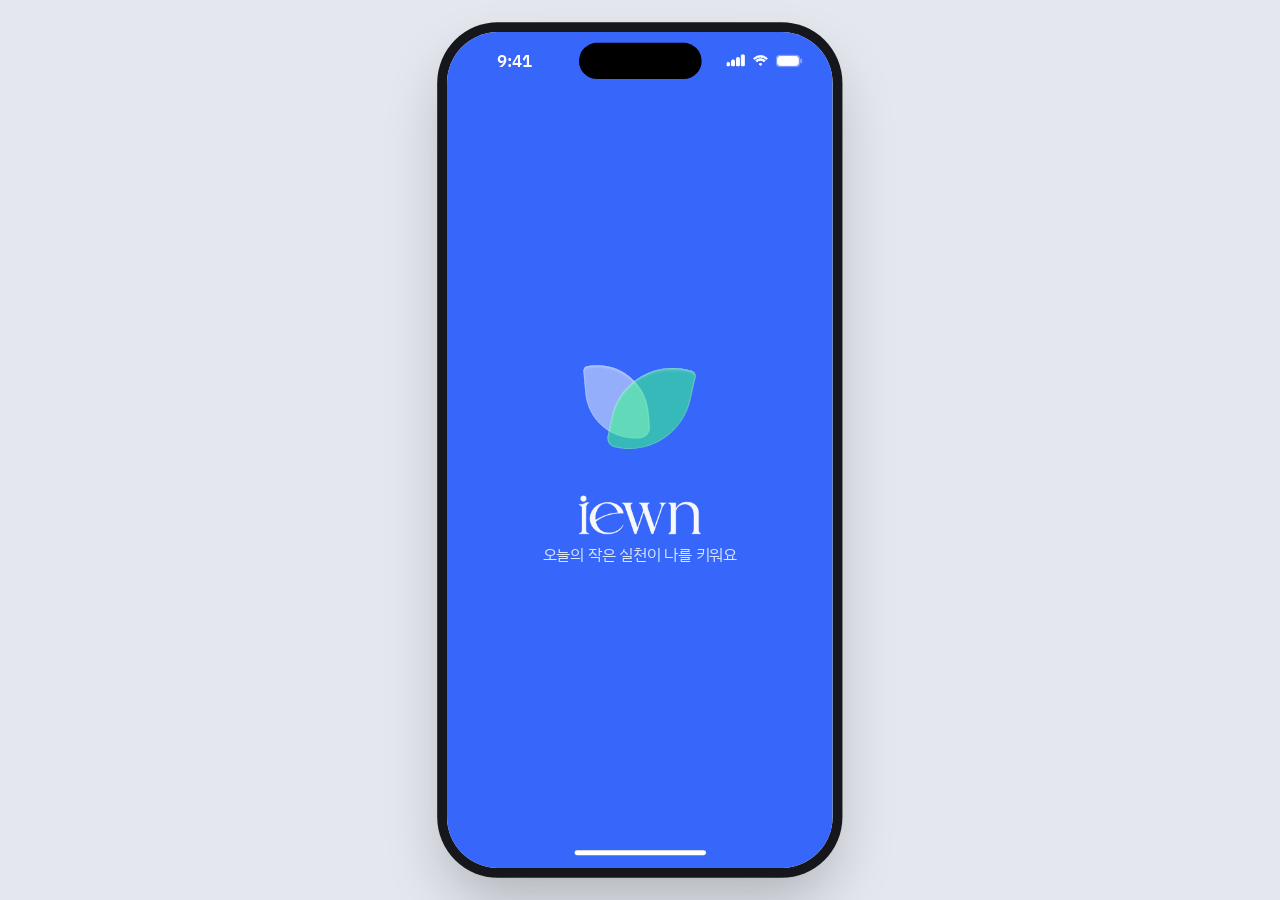
==== commit 7e572de2: "스플래시 워드마크 로고, 완료 화면 응원 문구 - 스플래시 '이은' 글자 자리에 iewn 로고 (기존 글자색 #F7F8FA로 변환) - 성공 완료: 축하·응원 문구 - 도전 완료:" ====
--- a/index.html
+++ b/index.html
@@ -156,7 +156,7 @@
 .splash-art .lg { animation: sp-rise .7s cubic-bezier(.22,.8,.3,1) .15s both; }
 .splash-art .lw { animation: sp-rise .7s cubic-bezier(.22,.8,.3,1) .7s both; }
 .splash-copy { position: absolute; left: 0; right: 0; top: calc(51.64% + 32px); text-align: center; color: #F7F8FA; animation: sp-rise .6s cubic-bezier(.22,.8,.3,1) 1.95s both; }
-.splash-copy b { display: block; font-size: 32px; line-height: 40px; font-weight: 600; }
+.splash-copy .wordmark { display: block; height: 40px; width: auto; margin: 0 auto; }
 .splash-copy span { display: block; margin-top: 8px; font-size: 16px; line-height: 24px; color: #DAE5FF; }
 @keyframes sp-rise { from { opacity: 0; transform: translateY(28px); } 60% { opacity: 1; } to { opacity: 1; transform: none; } }
 @keyframes sp-fade { from { opacity: 0; } to { opacity: 1; } }
@@ -228,6 +228,8 @@
 .hero .name { display: flex; gap: 16px; align-items: center; font-size: 24px; font-weight: 600; }
 .hero .badge { height: 32px; padding: 0 14px; border-radius: 9999px; background: rgba(255,255,255,.3); border: 1px solid rgba(255,255,255,.35); font-size: 14px; font-weight: 500; color: var(--primary-tint); display: inline-flex; align-items: center; }
 .hero .plant { display: block; width: 224px; height: 249px; margin: 4px auto 0; object-fit: contain; transform-origin: 50% 96%; animation: sway 4.2s ease-in-out infinite; }
+.hero.done .plant { animation: sway 4.2s ease-in-out infinite, bloom-glow 3.2s ease-in-out infinite; }
+@keyframes bloom-glow { 0%, 100% { filter: drop-shadow(0 0 10px rgba(145,182,255,.35)); } 50% { filter: drop-shadow(0 0 26px rgba(145,182,255,.75)); } }
 @keyframes sway { 0%, 100% { transform: rotate(-1.6deg); } 25% { transform: rotate(.4deg) skewX(.6deg); } 50% { transform: rotate(1.8deg); } 75% { transform: rotate(-.2deg) skewX(-.6deg); } }
 @media (prefers-reduced-motion: reduce) { .hero .plant { animation: none; } }
 .hero .prog { padding: 4px 24px 0; }
@@ -569,7 +571,7 @@
 
 <script>
 (() => {
-const A = {"seed": "[data-uri]", "google": "[data-uri]", "warn": "[data-uri]", "magnifier": "[data-uri]", "q": "[data-uri]", "clock": "[data-uri]", "refresh": "[data-uri]", "sprout": "[data-uri]", "leaf": "[data-uri]", "camera": "[data-uri]", "gallery": "[data-uri]", "potSuccess": "[data-uri]", "potChallenge": "[data-uri]", "sproutSmall": "[data-uri]", "clap": "[data-uri]", "profile": "[data-uri]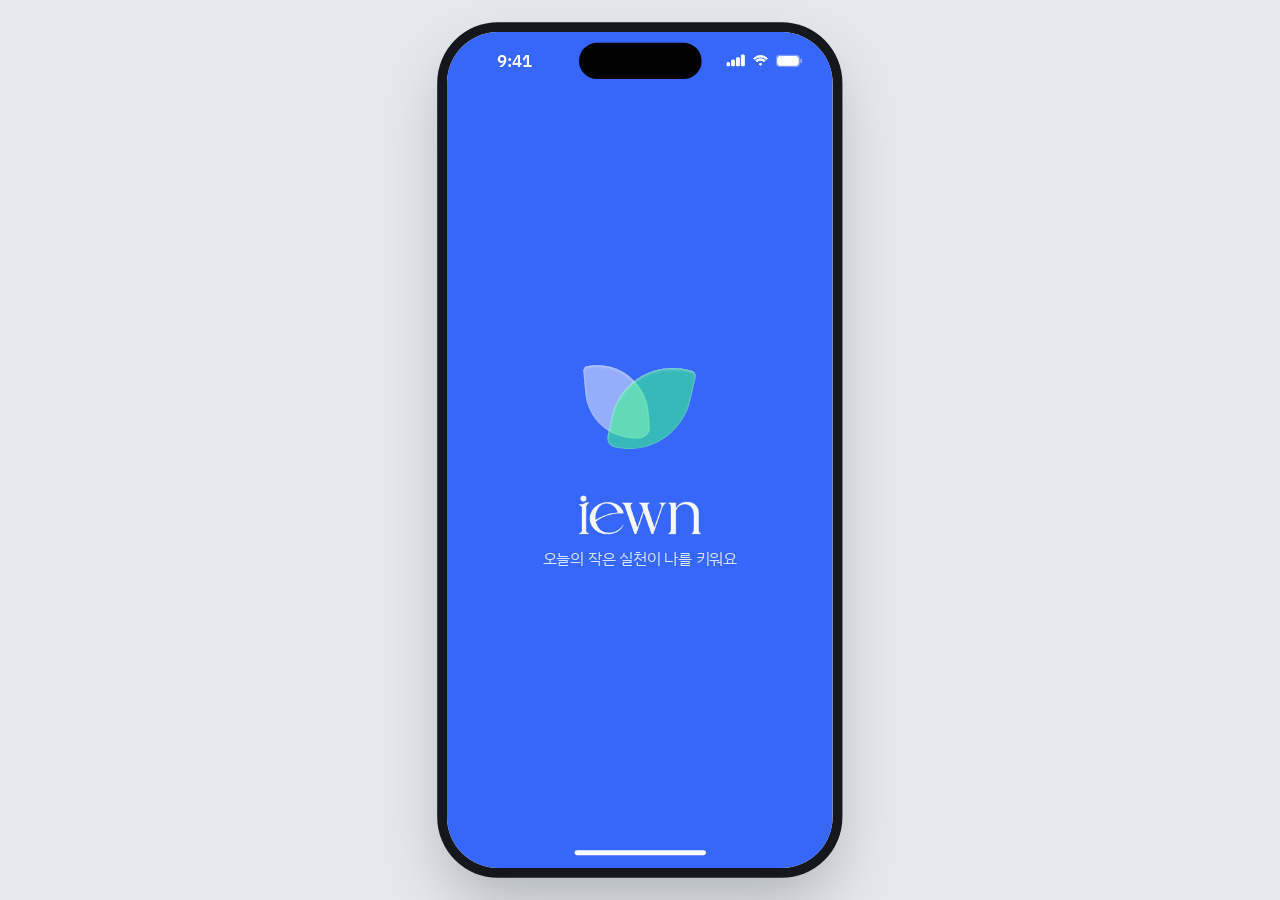
==== commit de22d9ea: "스플래시 로고·문구 간격 4px 추가, 성공 완료 문구 수정 Co-Authored-By: Claude Opus 5.5 <noreply@anthropic.com> Claude-Ses" ====
--- a/index.html
+++ b/index.html
@@ -157,7 +157,7 @@
 .splash-art .lw { animation: sp-rise .7s cubic-bezier(.22,.8,.3,1) .7s both; }
 .splash-copy { position: absolute; left: 0; right: 0; top: calc(51.64% + 32px); text-align: center; color: #F7F8FA; animation: sp-rise .6s cubic-bezier(.22,.8,.3,1) 1.95s both; }
 .splash-copy .wordmark { display: block; height: 40px; width: auto; margin: 0 auto; }
-.splash-copy span { display: block; margin-top: 8px; font-size: 16px; line-height: 24px; color: #DAE5FF; }
+.splash-copy span { display: block; margin-top: 12px; font-size: 16px; line-height: 24px; color: #DAE5FF; }
 @keyframes sp-rise { from { opacity: 0; transform: translateY(28px); } 60% { opacity: 1; } to { opacity: 1; transform: none; } }
 @keyframes sp-fade { from { opacity: 0; } to { opacity: 1; } }
 @keyframes sp-shrink { to { transform: translateY(-59px) scale(.517); } }
@@ -790,7 +790,7 @@
   <div class="vis"><button type="button" data-act="m-pub" data-v="1" aria-pressed="${m.pub}">공개</button><button type="button" data-act="m-pub" data-v="0" aria-pressed="${!m.pub}">비공개</button></div>
   <p class="hint">공개하면 친구 피드에 보여요. 마이페이지의 내 기록 관리에서 언제든 바꿀 수 있어요.</p></div>
   <div class="bottom"><button type="button" class="primary" data-act="m-finish">다음</button></div>${homeInd()}</section>`; };
-SCREENS.mDone = () => { const s = S.mission.result === 's'; return `<section class="view">${status()}<div class="done-wrap fade"><div class="morph" role="img" aria-label="${s ? '파란 수국이 한층 더 피었어요' : '수국에 분홍 꽃이 피었어요'}"><div class="sway"><img class="m-from" src="${A.hydBlue}" alt=""><img class="m-to" src="${s ? A.hydBlue2 : A.hydPink}" alt=""></div></div><h1>${s ? '꽃이 자랐어요!' : '개성이 생겼어요!'}</h1><p class="sub" style="margin-top:12px">${s ? '끝까지 해낸 오늘의 나, 정말 멋져요!<br>이 마음 그대로 내일도 함께 자라요' : '시도한 것만으로도 충분히 잘했어요.<br>다음 미션은 분명 해낼 수 있을 거예요'}</p><span class="pill-info">오늘 자정 전까지 수정할 수 있어요</span></div>
+SCREENS.mDone = () => { const s = S.mission.result === 's'; return `<section class="view">${status()}<div class="done-wrap fade"><div class="morph" role="img" aria-label="${s ? '파란 수국이 한층 더 피었어요' : '수국에 분홍 꽃이 피었어요'}"><div class="sway"><img class="m-from" src="${A.hydBlue}" alt=""><img class="m-to" src="${s ? A.hydBlue2 : A.hydPink}" alt=""></div></div><h1>${s ? '꽃이 자랐어요!' : '개성이 생겼어요!'}</h1><p class="sub" style="margin-top:12px">${s ? '끝까지 해낸 오늘이 나를 더 단단하게 키웠어요.' : '시도한 오늘이 다음 성공의 밑거름이 될 거예요.'}</p><span class="pill-info">오늘 자정 전까지 수정할 수 있어요</span></div>
   <div class="bottom"><button type="button" class="primary" data-act="to-home">홈으로</button><button type="button" class="link-sub" data-act="m-edit">결과 수정하기</button></div>${homeInd()}</section>`; };
 
 // C
